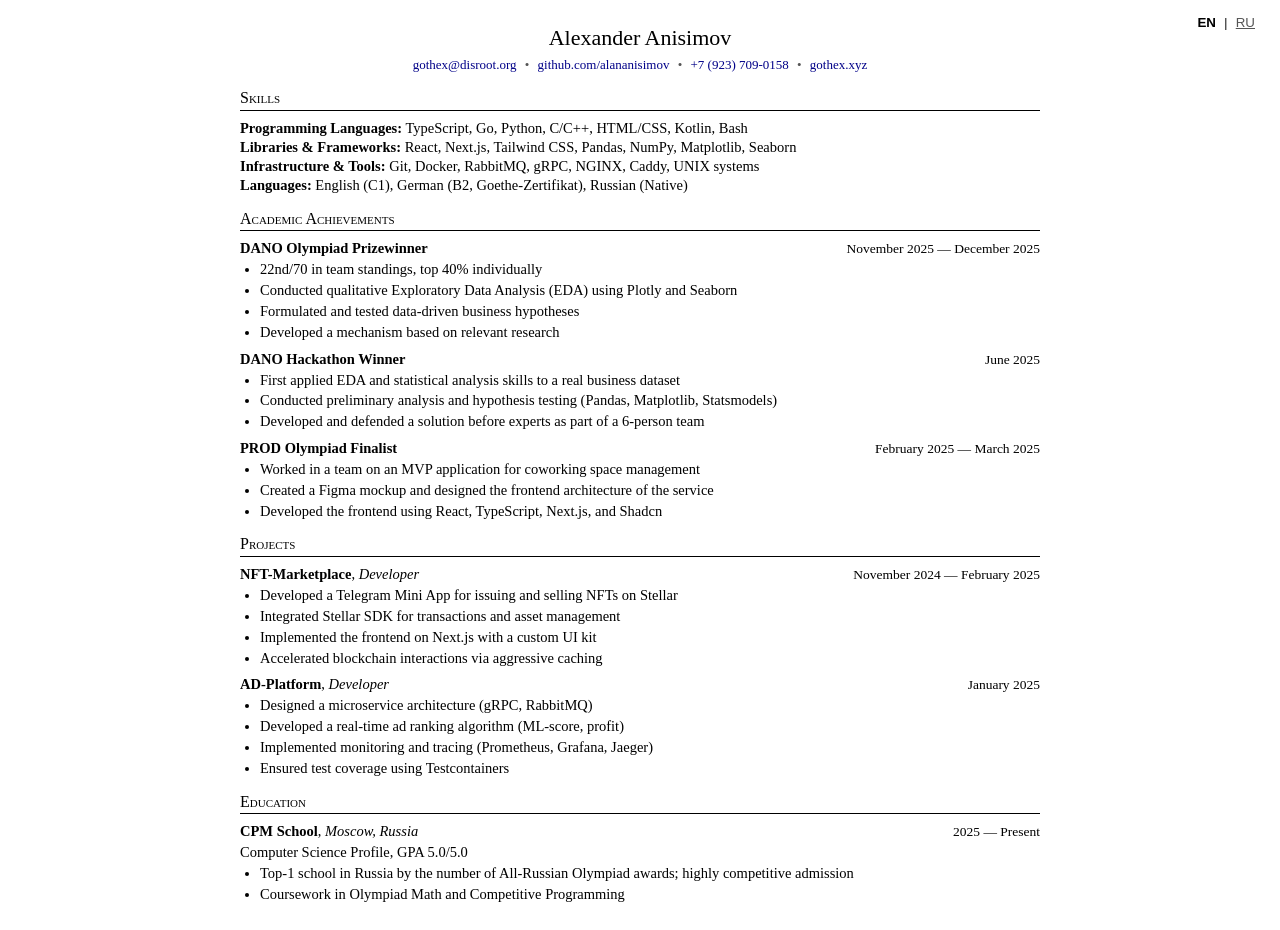
==== index.html @ a977cc7c "added translation variants" ====
<!DOCTYPE html>
<html lang="ru">
<head>
    <meta charset="UTF-8">
    <meta name="viewport" content="width=device-width, initial-scale=1.0">
    <title>Резюме | Александр Анисимов</title>
    <style>
        :root {
            --text-color: #000000;
            --bg-color: #ffffff;
            --link-color: #000088;
        }
        @page {
            size: A4;
            margin: 0;
        }
        body {
            font-family: "Latin Modern Roman", "Computer Modern Roman", "CMU Serif", Garamond, Georgia, "Times New Roman", serif;
            color: var(--text-color);
            background-color: var(--bg-color);
            max-width: 800px;
            margin: 0 auto;
            padding: 1.5rem 2.5rem;
            line-height: 1.3;
            font-size: 14.5px;
            text-rendering: optimizeLegibility;
        }
        .lang-switcher {
            position: absolute;
            top: 15px;
            right: 20px;
            font-family: sans-serif;
            font-size: 12px;
        }
        .lang-switcher button {
            background: none;
            border: none;
            color: #555;
            cursor: pointer;
            text-decoration: underline;
            padding: 0 5px;
        }
        .lang-switcher button.active {
            color: var(--text-color);
            font-weight: bold;
            text-decoration: none;
        }
        h1 {
            text-align: center;
            font-size: 22px;
            font-weight: normal;
            margin: 0 0 4px 0;
        }
        .contact-info {
            text-align: center;
            font-size: 13px;
            margin-bottom: 15px;
        }
        a {
            color: var(--link-color);
            text-decoration: none;
        }
        a:hover {
            text-decoration: underline;
        }
        .separator {
            margin: 0 5px;
            color: #555;
        }
        h2 {
            font-size: 16px;
            font-variant: small-caps;
            font-weight: normal;
            border-bottom: 1px solid var(--text-color);
            margin-top: 14px;
            margin-bottom: 8px;
            padding-bottom: 1px;
        }
        .entry {
            display: flex;
            justify-content: space-between;
            align-items: baseline;
            margin-bottom: 2px;
        }
        .entry-title {
            font-weight: bold;
        }
        .entry-location {
            font-style: italic;
        }
        .entry-date {
            text-align: right;
            white-space: nowrap;
            font-size: 13.5px;
        }
        .entry-description {
            margin-bottom: 10px;
        }
        ul {
            margin-top: 2px;
            margin-bottom: 8px;
            padding-left: 20px;
        }
        li {
            margin-bottom: 2px;
            text-align: justify;
        }
        section:last-of-type .entry-description {
            margin-bottom: 0;
        }
        .lang-content { display: none; }
        .lang-content.active { display: block; }
        @media (max-width: 600px) {
            body { padding: 1rem; padding-top: 2.5rem; }
            .entry { flex-direction: column; }
            .entry-date { text-align: left; font-style: italic; }
            .separator { display: none; }
            .contact-info a { display: block; margin-bottom: 2px; }
            .lang-switcher { top: 10px; right: 10px; }
        }
        @media print {
            .lang-switcher { display: none !important; }
            body { padding: 1.5rem 2.5rem; }
        }
    </style>
</head>
<body>

    <div class="lang-switcher">
        <button id="btn-en" onclick="setLanguage('en')">EN</button> |
        <button id="btn-ru" onclick="setLanguage('ru')">RU</button>
    </div>

    <div id="content-ru" class="lang-content">
        <header>
            <h1>Александр Анисимов</h1>
            <div class="contact-info">
                <a href="mailto:gothex@disroot.org">gothex@disroot.org</a>
                <span class="separator">&bull;</span>
                <a href="https://github.com/alananisimov" target="_blank" rel="noopener">github.com/alananisimov</a>
                <span class="separator">&bull;</span>
                <a href="tel:+79237090158">+7 (923) 709-0158</a>
                <span class="separator">&bull;</span>
                <a href="https://gothex.xyz" target="_blank" rel="noopener">gothex.xyz</a>
            </div>
        </header>

        <section>
            <h2>Навыки</h2>
            <p style="margin-top: 0; margin-bottom: 5px;">
                <strong>Языки программирования:</strong> TypeScript, Go, Python, C/C++, HTML/CSS, Kotlin, Bash<br>
                <strong>Библиотеки и фреймворки:</strong> React, Next.js, Tailwind CSS, Pandas, NumPy, Matplotlib, Seaborn<br>
                <strong>Инфраструктура и инструменты:</strong> Git, Docker, RabbitMQ, gRPC, NGINX, Caddy, UNIX-системы<br>
                <strong>Иностранные языки:</strong> Английский (C1), Немецкий (B2, Goethe-Zertifikat)
            </p>
        </section>

        <section>
            <h2>Академические достижения</h2>
            <div class="entry">
                <span class="entry-title">Призер олимпиады DANO</span>
                <div class="entry-date">Ноябрь 2025 — Декабрь 2025</div>
            </div>
            <ul>
                <li>22/70 место в командном зачёте, топ 40% в индивидуальном</li>
                <li>Провел качественный предварительный анализ (EDA), используя Plotly и Seaborn</li>
                <li>Сформулировал и проверил бизнес-гипотезы на основе данных</li>
                <li>Разработал механизм, опираясь на релевантные исследования</li>
            </ul>

            <div class="entry">
                <span class="entry-title">Победитель хакатона DANO</span>
                <div class="entry-date">Июнь 2025</div>
            </div>
            <ul>
                <li>Впервые применил навыки EDA и статистического анализа в реальном бизнес-датасете</li>
                <li>Провел предварительный анализ и проверку гипотез (Pandas, Matplotlib, Statsmodels)</li>
                <li>В составе команды из 6 человек разработал и защитил решение перед экспертами</li>
            </ul>

            <div class="entry">
                <span class="entry-title">Финалист олимпиады PROD</span>
                <div class="entry-date">Февраль 2025 — Март 2025</div>
            </div>
            <ul>
                <li>Работал в команде над MVP приложения для управления коворкингом</li>
                <li>Создал макет в Figma и спроектировал frontend-архитектуру сервиса</li>
                <li>Разработал фронтенд на основе React, Typescript, Next.js, Shadcn</li>
            </ul>
        </section>

        <section>
            <h2>Проекты</h2>
            <div class="entry">
                <div><span class="entry-title">NFT-Marketplace</span>, <span class="entry-location">Разработчик</span></div>
                <div class="entry-date">Ноябрь 2024 — Февраль 2025</div>
            </div>
            <ul>
                <li>Разработал Mini App в Telegram для выпуска и продажи NFT на Stellar</li>
                <li>Интегрировал SDK Stellar для транзакций и управления ассетами</li>
                <li>Реализовал фронтенд на Next.js с кастомным UI-китом</li>
                <li>Ускорил работу с блокчейном через агрессивное кэширование</li>
            </ul>

            <div class="entry">
                <div><span class="entry-title">AD-Platform</span>, <span class="entry-location">Разработчик</span></div>
                <div class="entry-date">Январь 2025</div>
            </div>
            <ul>
                <li>Спроектировал микросервисную систему (gRPC, RabbitMQ)</li>
                <li>Разработал алгоритм ранжирования рекламы в реальном времени (ML-score, прибыль)</li>
                <li>Внедрил мониторинг и трассировку (Prometheus, Grafana, Jaeger)</li>
                <li>Обеспечил покрытие тестами с использованием Testcontainers</li>
            </ul>
        </section>

        <section>
            <h2>Образование</h2>
            <div class="entry">
                <div><span class="entry-title">Школа ЦПМ</span>, <span class="entry-location">Москва, РФ</span></div>
                <div class="entry-date">2025 — н. в.</div>
            </div>
            <div style="margin-top: 2px;">
                Информатический профиль, Средняя оценка 5.0/5.0
                <ul style="margin-bottom: 0;">
                    <li>Топ-1 школа в РФ по числу наград ВСОШ; высокая конкуренция при поступлении</li>
                    <li>Курсы по олимпиадной математике и спортивному программированию</li>
                </ul>
            </div>
        </section>
    </div>

    <div id="content-en" class="lang-content">
        <header>
            <h1>Alexander Anisimov</h1>
            <div class="contact-info">
                <a href="mailto:gothex@disroot.org">gothex@disroot.org</a>
                <span class="separator">&bull;</span>
                <a href="https://github.com/alananisimov" target="_blank" rel="noopener">github.com/alananisimov</a>
                <span class="separator">&bull;</span>
                <a href="tel:+79237090158">+7 (923) 709-0158</a>
                <span class="separator">&bull;</span>
                <a href="https://gothex.xyz" target="_blank" rel="noopener">gothex.xyz</a>
            </div>
        </header>

        <section>
            <h2>Skills</h2>
            <p style="margin-top: 0; margin-bottom: 5px;">
                <strong>Programming Languages:</strong> TypeScript, Go, Python, C/C++, HTML/CSS, Kotlin, Bash<br>
                <strong>Libraries & Frameworks:</strong> React, Next.js, Tailwind CSS, Pandas, NumPy, Matplotlib, Seaborn<br>
                <strong>Infrastructure & Tools:</strong> Git, Docker, RabbitMQ, gRPC, NGINX, Caddy, UNIX systems<br>
                <strong>Languages:</strong> English (C1), German (B2, Goethe-Zertifikat), Russian (Native)
            </p>
        </section>

        <section>
            <h2>Academic Achievements</h2>
            <div class="entry">
                <span class="entry-title">DANO Olympiad Prizewinner</span>
                <div class="entry-date">November 2025 — December 2025</div>
            </div>
            <ul>
                <li>22nd/70 in team standings, top 40% individually</li>
                <li>Conducted qualitative Exploratory Data Analysis (EDA) using Plotly and Seaborn</li>
                <li>Formulated and tested data-driven business hypotheses</li>
                <li>Developed a mechanism based on relevant research</li>
            </ul>

            <div class="entry">
                <span class="entry-title">DANO Hackathon Winner</span>
                <div class="entry-date">June 2025</div>
            </div>
            <ul>
                <li>First applied EDA and statistical analysis skills to a real business dataset</li>
                <li>Conducted preliminary analysis and hypothesis testing (Pandas, Matplotlib, Statsmodels)</li>
                <li>Developed and defended a solution before experts as part of a 6-person team</li>
            </ul>

            <div class="entry">
                <span class="entry-title">PROD Olympiad Finalist</span>
                <div class="entry-date">February 2025 — March 2025</div>
            </div>
            <ul>
                <li>Worked in a team on an MVP application for coworking space management</li>
                <li>Created a Figma mockup and designed the frontend architecture of the service</li>
                <li>Developed the frontend using React, TypeScript, Next.js, and Shadcn</li>
            </ul>
        </section>

        <section>
            <h2>Projects</h2>
            <div class="entry">
                <div><span class="entry-title">NFT-Marketplace</span>, <span class="entry-location">Developer</span></div>
                <div class="entry-date">November 2024 — February 2025</div>
            </div>
            <ul>
                <li>Developed a Telegram Mini App for issuing and selling NFTs on Stellar</li>
                <li>Integrated Stellar SDK for transactions and asset management</li>
                <li>Implemented the frontend on Next.js with a custom UI kit</li>
                <li>Accelerated blockchain interactions via aggressive caching</li>
            </ul>

            <div class="entry">
                <div><span class="entry-title">AD-Platform</span>, <span class="entry-location">Developer</span></div>
                <div class="entry-date">January 2025</div>
            </div>
            <ul>
                <li>Designed a microservice architecture (gRPC, RabbitMQ)</li>
                <li>Developed a real-time ad ranking algorithm (ML-score, profit)</li>
                <li>Implemented monitoring and tracing (Prometheus, Grafana, Jaeger)</li>
                <li>Ensured test coverage using Testcontainers</li>
            </ul>
        </section>

        <section>
            <h2>Education</h2>
            <div class="entry">
                <div><span class="entry-title">CPM School</span>, <span class="entry-location">Moscow, Russia</span></div>
                <div class="entry-date">2025 — Present</div>
            </div>
            <div style="margin-top: 2px;">
                Computer Science Profile, GPA 5.0/5.0
                <ul style="margin-bottom: 0;">
                    <li>Top-1 school in Russia by the number of All-Russian Olympiad awards; highly competitive admission</li>
                    <li>Coursework in Olympiad Math and Competitive Programming</li>
                </ul>
            </div>
        </section>
    </div>

    <script>
        function setLanguage(lang) {
            document.querySelectorAll('.lang-content').forEach(el => el.classList.remove('active'));
            document.querySelectorAll('.lang-switcher button').forEach(el => el.classList.remove('active'));

            document.getElementById(`content-${lang}`).classList.add('active');
            document.getElementById(`btn-${lang}`).classList.add('active');

            if (lang === 'ru') {
                document.documentElement.lang = 'ru';
                document.title = 'Резюме | Александр Анисимов';
            } else {
                document.documentElement.lang = 'en';
                document.title = 'Resume | Alexander Anisimov';
            }

            localStorage.setItem('preferredLang', lang);
        }

        document.addEventListener('DOMContentLoaded', () => {
            const savedLang = localStorage.getItem('preferredLang');

            if (savedLang) {
                setLanguage(savedLang);
            } else {
                const userLang = navigator.language || navigator.userLanguage;
                if (userLang.toLowerCase().startsWith('ru')) {
                    setLanguage('ru');
                } else {
                    setLanguage('en');
                }
            }
        });
    </script>
</body>
</html>
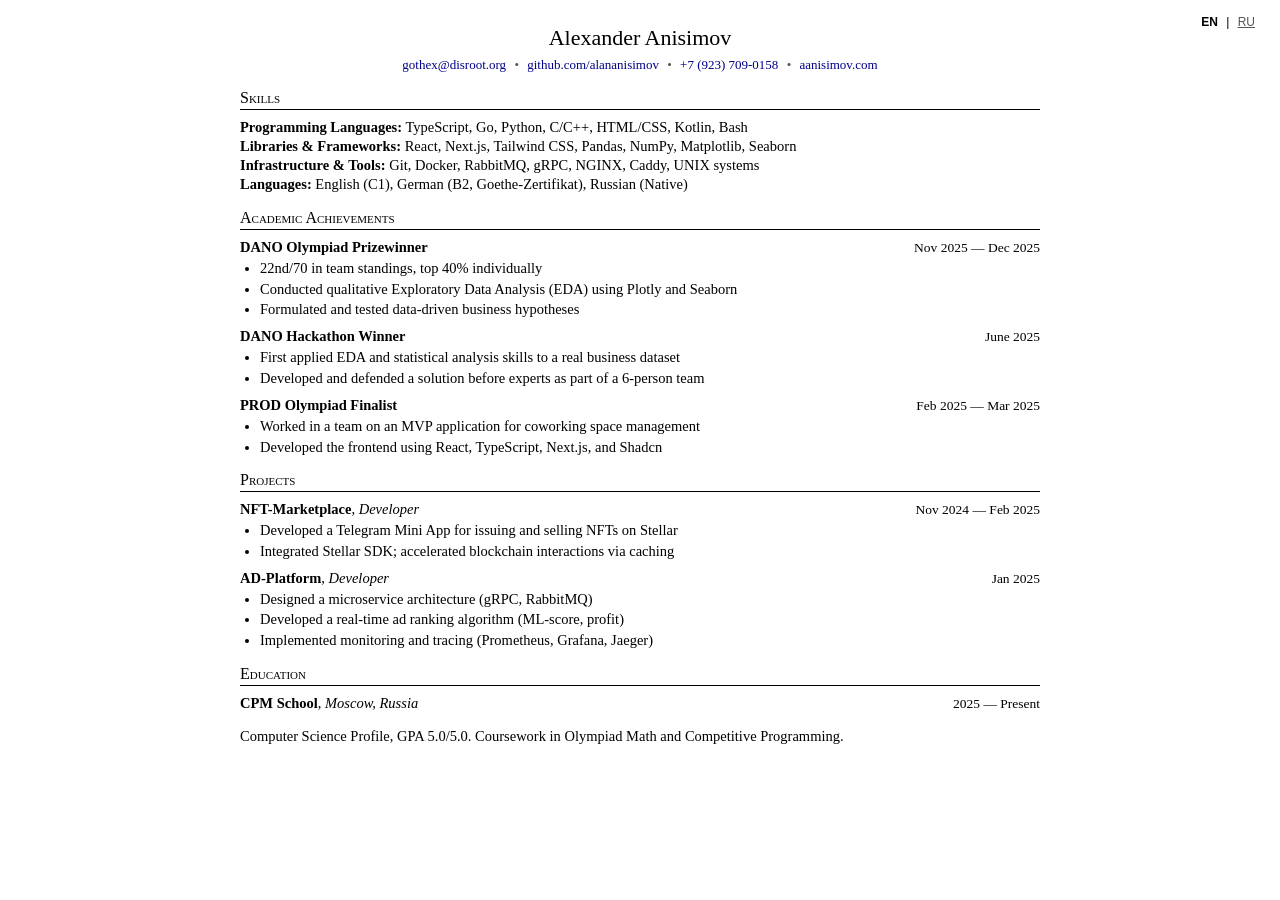
==== commit 8fb2b311: "fixed seo" ====
--- a/index.html
+++ b/index.html
@@ -1,367 +1,101 @@
 <!DOCTYPE html>
-<html lang="ru">
+<html lang="en">
 <head>
     <meta charset="UTF-8">
     <meta name="viewport" content="width=device-width, initial-scale=1.0">
-    <title>Резюме | Александр Анисимов</title>
+    <title>Resume | Alexander Anisimov</title>
+    <link rel="canonical" href="https://aanisimov.com/" />
+    <link rel="alternate" hreflang="ru" href="https://aanisimov.com/ru/" />
+    <link rel="alternate" hreflang="en" href="https://aanisimov.com/" />
     <style>
-        :root {
-            --text-color: #000000;
-            --bg-color: #ffffff;
-            --link-color: #000088;
-        }
-        @page {
-            size: A4;
-            margin: 0;
-        }
-        body {
-            font-family: "Latin Modern Roman", "Computer Modern Roman", "CMU Serif", Garamond, Georgia, "Times New Roman", serif;
-            color: var(--text-color);
-            background-color: var(--bg-color);
-            max-width: 800px;
-            margin: 0 auto;
-            padding: 1.5rem 2.5rem;
-            line-height: 1.3;
-            font-size: 14.5px;
-            text-rendering: optimizeLegibility;
-        }
-        .lang-switcher {
-            position: absolute;
-            top: 15px;
-            right: 20px;
-            font-family: sans-serif;
-            font-size: 12px;
-        }
-        .lang-switcher button {
-            background: none;
-            border: none;
-            color: #555;
-            cursor: pointer;
-            text-decoration: underline;
-            padding: 0 5px;
-        }
-        .lang-switcher button.active {
-            color: var(--text-color);
-            font-weight: bold;
-            text-decoration: none;
-        }
-        h1 {
-            text-align: center;
-            font-size: 22px;
-            font-weight: normal;
-            margin: 0 0 4px 0;
-        }
-        .contact-info {
-            text-align: center;
-            font-size: 13px;
-            margin-bottom: 15px;
-        }
-        a {
-            color: var(--link-color);
-            text-decoration: none;
-        }
-        a:hover {
-            text-decoration: underline;
-        }
-        .separator {
-            margin: 0 5px;
-            color: #555;
-        }
-        h2 {
-            font-size: 16px;
-            font-variant: small-caps;
-            font-weight: normal;
-            border-bottom: 1px solid var(--text-color);
-            margin-top: 14px;
-            margin-bottom: 8px;
-            padding-bottom: 1px;
-        }
-        .entry {
-            display: flex;
-            justify-content: space-between;
-            align-items: baseline;
-            margin-bottom: 2px;
-        }
-        .entry-title {
-            font-weight: bold;
-        }
-        .entry-location {
-            font-style: italic;
-        }
-        .entry-date {
-            text-align: right;
-            white-space: nowrap;
-            font-size: 13.5px;
-        }
-        .entry-description {
-            margin-bottom: 10px;
-        }
-        ul {
-            margin-top: 2px;
-            margin-bottom: 8px;
-            padding-left: 20px;
-        }
-        li {
-            margin-bottom: 2px;
-            text-align: justify;
-        }
-        section:last-of-type .entry-description {
-            margin-bottom: 0;
-        }
-        .lang-content { display: none; }
-        .lang-content.active { display: block; }
+        :root { --text-color: #000000; --bg-color: #ffffff; --link-color: #000088; }
+        body { font-family: "Latin Modern Roman", "CMU Serif", serif; color: var(--text-color); background-color: var(--bg-color); max-width: 800px; margin: 0 auto; padding: 1.5rem 2.5rem; line-height: 1.3; font-size: 14.5px; }
+        .lang-switcher { position: absolute; top: 15px; right: 20px; font-family: sans-serif; font-size: 12px; }
+        .lang-switcher a { color: #555; text-decoration: underline; padding: 0 5px; }
+        .lang-switcher b { color: var(--text-color); padding: 0 5px; }
+        h1 { text-align: center; font-size: 22px; font-weight: normal; margin: 0 0 4px 0; }
+        .contact-info { text-align: center; font-size: 13px; margin-bottom: 15px; }
+        a { color: var(--link-color); text-decoration: none; }
+        a:hover { text-decoration: underline; }
+        .separator { margin: 0 5px; color: #555; }
+        h2 { font-size: 16px; font-variant: small-caps; font-weight: normal; border-bottom: 1px solid var(--text-color); margin-top: 14px; margin-bottom: 8px; }
+        .entry { display: flex; justify-content: space-between; align-items: baseline; }
+        .entry-title { font-weight: bold; }
+        .entry-date { text-align: right; white-space: nowrap; font-size: 13.5px; }
+        ul { margin-top: 2px; margin-bottom: 8px; padding-left: 20px; }
+        li { margin-bottom: 2px; text-align: justify; }
         @media (max-width: 600px) {
             body { padding: 1rem; padding-top: 2.5rem; }
             .entry { flex-direction: column; }
             .entry-date { text-align: left; font-style: italic; }
             .separator { display: none; }
             .contact-info a { display: block; margin-bottom: 2px; }
-            .lang-switcher { top: 10px; right: 10px; }
-        }
-        @media print {
-            .lang-switcher { display: none !important; }
-            body { padding: 1.5rem 2.5rem; }
         }
     </style>
 </head>
 <body>
+    <div class="lang-switcher">
+        <b>EN</b> | <a href="/ru/">RU</a>
+    </div>
+    <header>
+        <h1>Alexander Anisimov</h1>
+        <div class="contact-info">
+            <a href="mailto:gothex@disroot.org">gothex@disroot.org</a> <span class="separator">&bull;</span>
+            <a href="https://github.com/alananisimov" target="_blank">github.com/alananisimov</a> <span class="separator">&bull;</span>
+            <a href="tel:+79237090158">+7 (923) 709-0158</a> <span class="separator">&bull;</span>
+            <a href="https://aanisimov.com">aanisimov.com</a>
+        </div>
+    </header>
 
-    <div class="lang-switcher">
-        <button id="btn-en" onclick="setLanguage('en')">EN</button> |
-        <button id="btn-ru" onclick="setLanguage('ru')">RU</button>
-    </div>
+    <section>
+        <h2>Skills</h2>
+        <p style="margin-top: 0;">
+            <strong>Programming Languages:</strong> TypeScript, Go, Python, C/C++, HTML/CSS, Kotlin, Bash<br>
+            <strong>Libraries & Frameworks:</strong> React, Next.js, Tailwind CSS, Pandas, NumPy, Matplotlib, Seaborn<br>
+            <strong>Infrastructure & Tools:</strong> Git, Docker, RabbitMQ, gRPC, NGINX, Caddy, UNIX systems<br>
+            <strong>Languages:</strong> English (C1), German (B2, Goethe-Zertifikat), Russian (Native)
+        </p>
+    </section>
 
-    <div id="content-ru" class="lang-content">
-        <header>
-            <h1>Александр Анисимов</h1>
-            <div class="contact-info">
-                <a href="mailto:gothex@disroot.org">gothex@disroot.org</a>
-                <span class="separator">&bull;</span>
-                <a href="https://github.com/alananisimov" target="_blank" rel="noopener">github.com/alananisimov</a>
-                <span class="separator">&bull;</span>
-                <a href="tel:+79237090158">+7 (923) 709-0158</a>
-                <span class="separator">&bull;</span>
-                <a href="https://gothex.xyz" target="_blank" rel="noopener">gothex.xyz</a>
-            </div>
-        </header>
+    <section>
+        <h2>Academic Achievements</h2>
+        <div class="entry"><span class="entry-title">DANO Olympiad Prizewinner</span><div class="entry-date">Nov 2025 — Dec 2025</div></div>
+        <ul>
+            <li>22nd/70 in team standings, top 40% individually</li>
+            <li>Conducted qualitative Exploratory Data Analysis (EDA) using Plotly and Seaborn</li>
+            <li>Formulated and tested data-driven business hypotheses</li>
+        </ul>
+        <div class="entry"><span class="entry-title">DANO Hackathon Winner</span><div class="entry-date">June 2025</div></div>
+        <ul>
+            <li>First applied EDA and statistical analysis skills to a real business dataset</li>
+            <li>Developed and defended a solution before experts as part of a 6-person team</li>
+        </ul>
+        <div class="entry"><span class="entry-title">PROD Olympiad Finalist</span><div class="entry-date">Feb 2025 — Mar 2025</div></div>
+        <ul>
+            <li>Worked in a team on an MVP application for coworking space management</li>
+            <li>Developed the frontend using React, TypeScript, Next.js, and Shadcn</li>
+        </ul>
+    </section>
 
-        <section>
-            <h2>Навыки</h2>
-            <p style="margin-top: 0; margin-bottom: 5px;">
-                <strong>Языки программирования:</strong> TypeScript, Go, Python, C/C++, HTML/CSS, Kotlin, Bash<br>
-                <strong>Библиотеки и фреймворки:</strong> React, Next.js, Tailwind CSS, Pandas, NumPy, Matplotlib, Seaborn<br>
-                <strong>Инфраструктура и инструменты:</strong> Git, Docker, RabbitMQ, gRPC, NGINX, Caddy, UNIX-системы<br>
-                <strong>Иностранные языки:</strong> Английский (C1), Немецкий (B2, Goethe-Zertifikat)
-            </p>
-        </section>
+    <section>
+        <h2>Projects</h2>
+        <div class="entry"><div><span class="entry-title">NFT-Marketplace</span>, <i>Developer</i></div><div class="entry-date">Nov 2024 — Feb 2025</div></div>
+        <ul>
+            <li>Developed a Telegram Mini App for issuing and selling NFTs on Stellar</li>
+            <li>Integrated Stellar SDK; accelerated blockchain interactions via caching</li>
+        </ul>
+        <div class="entry"><div><span class="entry-title">AD-Platform</span>, <i>Developer</i></div><div class="entry-date">Jan 2025</div></div>
+        <ul>
+            <li>Designed a microservice architecture (gRPC, RabbitMQ)</li>
+            <li>Developed a real-time ad ranking algorithm (ML-score, profit)</li>
+            <li>Implemented monitoring and tracing (Prometheus, Grafana, Jaeger)</li>
+        </ul>
+    </section>
 
-        <section>
-            <h2>Академические достижения</h2>
-            <div class="entry">
-                <span class="entry-title">Призер олимпиады DANO</span>
-                <div class="entry-date">Ноябрь 2025 — Декабрь 2025</div>
-            </div>
-            <ul>
-                <li>22/70 место в командном зачёте, топ 40% в индивидуальном</li>
-                <li>Провел качественный предварительный анализ (EDA), используя Plotly и Seaborn</li>
-                <li>Сформулировал и проверил бизнес-гипотезы на основе данных</li>
-                <li>Разработал механизм, опираясь на релевантные исследования</li>
-            </ul>
-
-            <div class="entry">
-                <span class="entry-title">Победитель хакатона DANO</span>
-                <div class="entry-date">Июнь 2025</div>
-            </div>
-            <ul>
-                <li>Впервые применил навыки EDA и статистического анализа в реальном бизнес-датасете</li>
-                <li>Провел предварительный анализ и проверку гипотез (Pandas, Matplotlib, Statsmodels)</li>
-                <li>В составе команды из 6 человек разработал и защитил решение перед экспертами</li>
-            </ul>
-
-            <div class="entry">
-                <span class="entry-title">Финалист олимпиады PROD</span>
-                <div class="entry-date">Февраль 2025 — Март 2025</div>
-            </div>
-            <ul>
-                <li>Работал в команде над MVP приложения для управления коворкингом</li>
-                <li>Создал макет в Figma и спроектировал frontend-архитектуру сервиса</li>
-                <li>Разработал фронтенд на основе React, Typescript, Next.js, Shadcn</li>
-            </ul>
-        </section>
-
-        <section>
-            <h2>Проекты</h2>
-            <div class="entry">
-                <div><span class="entry-title">NFT-Marketplace</span>, <span class="entry-location">Разработчик</span></div>
-                <div class="entry-date">Ноябрь 2024 — Февраль 2025</div>
-            </div>
-            <ul>
-                <li>Разработал Mini App в Telegram для выпуска и продажи NFT на Stellar</li>
-                <li>Интегрировал SDK Stellar для транзакций и управления ассетами</li>
-                <li>Реализовал фронтенд на Next.js с кастомным UI-китом</li>
-                <li>Ускорил работу с блокчейном через агрессивное кэширование</li>
-            </ul>
-
-            <div class="entry">
-                <div><span class="entry-title">AD-Platform</span>, <span class="entry-location">Разработчик</span></div>
-                <div class="entry-date">Январь 2025</div>
-            </div>
-            <ul>
-                <li>Спроектировал микросервисную систему (gRPC, RabbitMQ)</li>
-                <li>Разработал алгоритм ранжирования рекламы в реальном времени (ML-score, прибыль)</li>
-                <li>Внедрил мониторинг и трассировку (Prometheus, Grafana, Jaeger)</li>
-                <li>Обеспечил покрытие тестами с использованием Testcontainers</li>
-            </ul>
-        </section>
-
-        <section>
-            <h2>Образование</h2>
-            <div class="entry">
-                <div><span class="entry-title">Школа ЦПМ</span>, <span class="entry-location">Москва, РФ</span></div>
-                <div class="entry-date">2025 — н. в.</div>
-            </div>
-            <div style="margin-top: 2px;">
-                Информатический профиль, Средняя оценка 5.0/5.0
-                <ul style="margin-bottom: 0;">
-                    <li>Топ-1 школа в РФ по числу наград ВСОШ; высокая конкуренция при поступлении</li>
-                    <li>Курсы по олимпиадной математике и спортивному программированию</li>
-                </ul>
-            </div>
-        </section>
-    </div>
-
-    <div id="content-en" class="lang-content">
-        <header>
-            <h1>Alexander Anisimov</h1>
-            <div class="contact-info">
-                <a href="mailto:gothex@disroot.org">gothex@disroot.org</a>
-                <span class="separator">&bull;</span>
-                <a href="https://github.com/alananisimov" target="_blank" rel="noopener">github.com/alananisimov</a>
-                <span class="separator">&bull;</span>
-                <a href="tel:+79237090158">+7 (923) 709-0158</a>
-                <span class="separator">&bull;</span>
-                <a href="https://gothex.xyz" target="_blank" rel="noopener">gothex.xyz</a>
-            </div>
-        </header>
-
-        <section>
-            <h2>Skills</h2>
-            <p style="margin-top: 0; margin-bottom: 5px;">
-                <strong>Programming Languages:</strong> TypeScript, Go, Python, C/C++, HTML/CSS, Kotlin, Bash<br>
-                <strong>Libraries & Frameworks:</strong> React, Next.js, Tailwind CSS, Pandas, NumPy, Matplotlib, Seaborn<br>
-                <strong>Infrastructure & Tools:</strong> Git, Docker, RabbitMQ, gRPC, NGINX, Caddy, UNIX systems<br>
-                <strong>Languages:</strong> English (C1), German (B2, Goethe-Zertifikat), Russian (Native)
-            </p>
-        </section>
-
-        <section>
-            <h2>Academic Achievements</h2>
-            <div class="entry">
-                <span class="entry-title">DANO Olympiad Prizewinner</span>
-                <div class="entry-date">November 2025 — December 2025</div>
-            </div>
-            <ul>
-                <li>22nd/70 in team standings, top 40% individually</li>
-                <li>Conducted qualitative Exploratory Data Analysis (EDA) using Plotly and Seaborn</li>
-                <li>Formulated and tested data-driven business hypotheses</li>
-                <li>Developed a mechanism based on relevant research</li>
-            </ul>
-
-            <div class="entry">
-                <span class="entry-title">DANO Hackathon Winner</span>
-                <div class="entry-date">June 2025</div>
-            </div>
-            <ul>
-                <li>First applied EDA and statistical analysis skills to a real business dataset</li>
-                <li>Conducted preliminary analysis and hypothesis testing (Pandas, Matplotlib, Statsmodels)</li>
-                <li>Developed and defended a solution before experts as part of a 6-person team</li>
-            </ul>
-
-            <div class="entry">
-                <span class="entry-title">PROD Olympiad Finalist</span>
-                <div class="entry-date">February 2025 — March 2025</div>
-            </div>
-            <ul>
-                <li>Worked in a team on an MVP application for coworking space management</li>
-                <li>Created a Figma mockup and designed the frontend architecture of the service</li>
-                <li>Developed the frontend using React, TypeScript, Next.js, and Shadcn</li>
-            </ul>
-        </section>
-
-        <section>
-            <h2>Projects</h2>
-            <div class="entry">
-                <div><span class="entry-title">NFT-Marketplace</span>, <span class="entry-location">Developer</span></div>
-                <div class="entry-date">November 2024 — February 2025</div>
-            </div>
-            <ul>
-                <li>Developed a Telegram Mini App for issuing and selling NFTs on Stellar</li>
-                <li>Integrated Stellar SDK for transactions and asset management</li>
-                <li>Implemented the frontend on Next.js with a custom UI kit</li>
-                <li>Accelerated blockchain interactions via aggressive caching</li>
-            </ul>
-
-            <div class="entry">
-                <div><span class="entry-title">AD-Platform</span>, <span class="entry-location">Developer</span></div>
-                <div class="entry-date">January 2025</div>
-            </div>
-            <ul>
-                <li>Designed a microservice architecture (gRPC, RabbitMQ)</li>
-                <li>Developed a real-time ad ranking algorithm (ML-score, profit)</li>
-                <li>Implemented monitoring and tracing (Prometheus, Grafana, Jaeger)</li>
-                <li>Ensured test coverage using Testcontainers</li>
-            </ul>
-        </section>
-
-        <section>
-            <h2>Education</h2>
-            <div class="entry">
-                <div><span class="entry-title">CPM School</span>, <span class="entry-location">Moscow, Russia</span></div>
-                <div class="entry-date">2025 — Present</div>
-            </div>
-            <div style="margin-top: 2px;">
-                Computer Science Profile, GPA 5.0/5.0
-                <ul style="margin-bottom: 0;">
-                    <li>Top-1 school in Russia by the number of All-Russian Olympiad awards; highly competitive admission</li>
-                    <li>Coursework in Olympiad Math and Competitive Programming</li>
-                </ul>
-            </div>
-        </section>
-    </div>
-
-    <script>
-        function setLanguage(lang) {
-            document.querySelectorAll('.lang-content').forEach(el => el.classList.remove('active'));
-            document.querySelectorAll('.lang-switcher button').forEach(el => el.classList.remove('active'));
-
-            document.getElementById(`content-${lang}`).classList.add('active');
-            document.getElementById(`btn-${lang}`).classList.add('active');
-
-            if (lang === 'ru') {
-                document.documentElement.lang = 'ru';
-                document.title = 'Резюме | Александр Анисимов';
-            } else {
-                document.documentElement.lang = 'en';
-                document.title = 'Resume | Alexander Anisimov';
-            }
-
-            localStorage.setItem('preferredLang', lang);
-        }
-
-        document.addEventListener('DOMContentLoaded', () => {
-            const savedLang = localStorage.getItem('preferredLang');
-
-            if (savedLang) {
-                setLanguage(savedLang);
-            } else {
-                const userLang = navigator.language || navigator.userLanguage;
-                if (userLang.toLowerCase().startsWith('ru')) {
-                    setLanguage('ru');
-                } else {
-                    setLanguage('en');
-                }
-            }
-        });
-    </script>
+    <section>
+        <h2>Education</h2>
+        <div class="entry"><div><span class="entry-title">CPM School</span>, <i>Moscow, Russia</i></div><div class="entry-date">2025 — Present</div></div>
+        <p>Computer Science Profile, GPA 5.0/5.0. Coursework in Olympiad Math and Competitive Programming.</p>
+    </section>
 </body>
 </html>
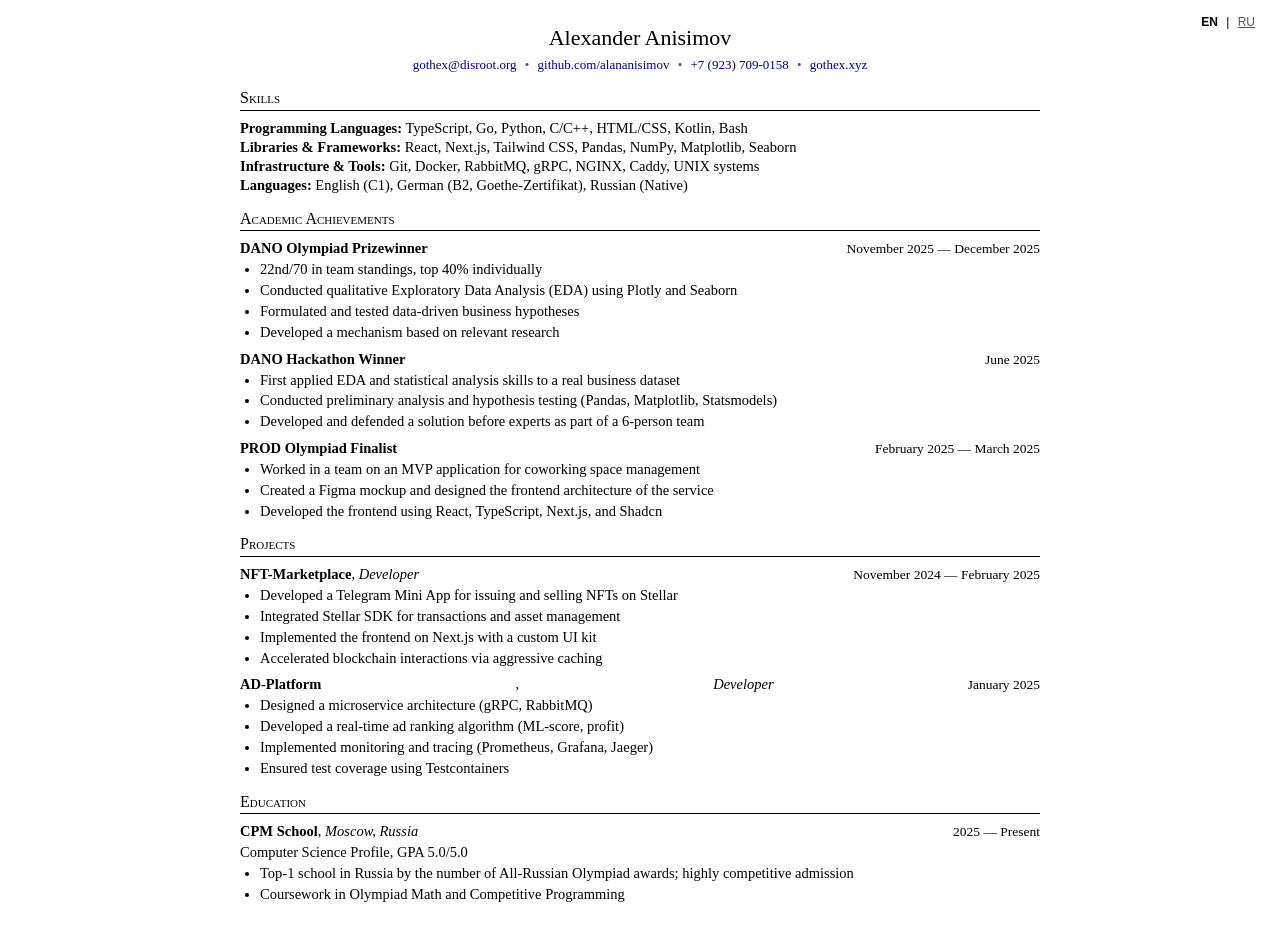
==== commit 7ec65510: "fixed styles" ====
--- a/index.html
+++ b/index.html
@@ -4,52 +4,151 @@
     <meta charset="UTF-8">
     <meta name="viewport" content="width=device-width, initial-scale=1.0">
     <title>Resume | Alexander Anisimov</title>
-    <link rel="canonical" href="https://aanisimov.com/" />
-    <link rel="alternate" hreflang="ru" href="https://aanisimov.com/ru/" />
-    <link rel="alternate" hreflang="en" href="https://aanisimov.com/" />
+    <meta name="description" content="Alexander Anisimov — Developer. Skills: TypeScript, Go, Python, C/C++.">
+
+    <link rel="canonical" href="https://gothex.xyz/" />
+    <link rel="alternate" hreflang="en" href="https://gothex.xyz/" />
+    <link rel="alternate" hreflang="ru" href="https://gothex.xyz/ru/" />
+
     <style>
-        :root { --text-color: #000000; --bg-color: #ffffff; --link-color: #000088; }
-        body { font-family: "Latin Modern Roman", "CMU Serif", serif; color: var(--text-color); background-color: var(--bg-color); max-width: 800px; margin: 0 auto; padding: 1.5rem 2.5rem; line-height: 1.3; font-size: 14.5px; }
-        .lang-switcher { position: absolute; top: 15px; right: 20px; font-family: sans-serif; font-size: 12px; }
-        .lang-switcher a { color: #555; text-decoration: underline; padding: 0 5px; }
-        .lang-switcher b { color: var(--text-color); padding: 0 5px; }
-        h1 { text-align: center; font-size: 22px; font-weight: normal; margin: 0 0 4px 0; }
-        .contact-info { text-align: center; font-size: 13px; margin-bottom: 15px; }
-        a { color: var(--link-color); text-decoration: none; }
-        a:hover { text-decoration: underline; }
-        .separator { margin: 0 5px; color: #555; }
-        h2 { font-size: 16px; font-variant: small-caps; font-weight: normal; border-bottom: 1px solid var(--text-color); margin-top: 14px; margin-bottom: 8px; }
-        .entry { display: flex; justify-content: space-between; align-items: baseline; }
-        .entry-title { font-weight: bold; }
-        .entry-date { text-align: right; white-space: nowrap; font-size: 13.5px; }
-        ul { margin-top: 2px; margin-bottom: 8px; padding-left: 20px; }
-        li { margin-bottom: 2px; text-align: justify; }
+        :root {
+            --text-color: #000000;
+            --bg-color: #ffffff;
+            --link-color: #000088;
+        }
+        @page {
+            size: A4;
+            margin: 0;
+        }
+        body {
+            font-family: "Latin Modern Roman", "Computer Modern Roman", "CMU Serif", Garamond, Georgia, "Times New Roman", serif;
+            color: var(--text-color);
+            background-color: var(--bg-color);
+            max-width: 800px;
+            margin: 0 auto;
+            padding: 1.5rem 2.5rem;
+            line-height: 1.3;
+            font-size: 14.5px;
+            text-rendering: optimizeLegibility;
+        }
+        .lang-switcher {
+            position: absolute;
+            top: 15px;
+            right: 20px;
+            font-family: sans-serif;
+            font-size: 12px;
+        }
+        /* Стилизация ссылок под ваши оригинальные кнопки */
+        .lang-switcher a, .lang-switcher span {
+            background: none;
+            border: none;
+            color: #555;
+            text-decoration: underline;
+            padding: 0 5px;
+            cursor: pointer;
+        }
+        .lang-switcher span.active {
+            color: var(--text-color);
+            font-weight: bold;
+            text-decoration: none;
+        }
+        h1 {
+            text-align: center;
+            font-size: 22px;
+            font-weight: normal;
+            margin: 0 0 4px 0;
+        }
+        .contact-info {
+            text-align: center;
+            font-size: 13px;
+            margin-bottom: 15px;
+        }
+        a {
+            color: var(--link-color);
+            text-decoration: none;
+        }
+        a:hover {
+            text-decoration: underline;
+        }
+        .separator {
+            margin: 0 5px;
+            color: #555;
+        }
+        h2 {
+            font-size: 16px;
+            font-variant: small-caps;
+            font-weight: normal;
+            border-bottom: 1px solid var(--text-color);
+            margin-top: 14px;
+            margin-bottom: 8px;
+            padding-bottom: 1px;
+        }
+        .entry {
+            display: flex;
+            justify-content: space-between;
+            align-items: baseline;
+            margin-bottom: 2px;
+        }
+        .entry-title {
+            font-weight: bold;
+        }
+        .entry-location {
+            font-style: italic;
+        }
+        .entry-date {
+            text-align: right;
+            white-space: nowrap;
+            font-size: 13.5px;
+        }
+        .entry-description {
+            margin-bottom: 10px;
+        }
+        ul {
+            margin-top: 2px;
+            margin-bottom: 8px;
+            padding-left: 20px;
+        }
+        li {
+            margin-bottom: 2px;
+            text-align: justify;
+        }
         @media (max-width: 600px) {
             body { padding: 1rem; padding-top: 2.5rem; }
             .entry { flex-direction: column; }
             .entry-date { text-align: left; font-style: italic; }
             .separator { display: none; }
             .contact-info a { display: block; margin-bottom: 2px; }
+            .lang-switcher { top: 10px; right: 10px; }
+        }
+        @media print {
+            .lang-switcher { display: none !important; }
+            body { padding: 1.5rem 2.5rem; }
         }
     </style>
 </head>
 <body>
+
     <div class="lang-switcher">
-        <b>EN</b> | <a href="/ru/">RU</a>
+        <span class="active">EN</span> |
+        <a href="/ru/">RU</a>
     </div>
+
     <header>
         <h1>Alexander Anisimov</h1>
         <div class="contact-info">
-            <a href="mailto:gothex@disroot.org">gothex@disroot.org</a> <span class="separator">&bull;</span>
-            <a href="https://github.com/alananisimov" target="_blank">github.com/alananisimov</a> <span class="separator">&bull;</span>
-            <a href="tel:+79237090158">+7 (923) 709-0158</a> <span class="separator">&bull;</span>
-            <a href="https://aanisimov.com">aanisimov.com</a>
+            <a href="mailto:gothex@disroot.org">gothex@disroot.org</a>
+            <span class="separator">&bull;</span>
+            <a href="https://github.com/alananisimov" target="_blank" rel="noopener">github.com/alananisimov</a>
+            <span class="separator">&bull;</span>
+            <a href="tel:+79237090158">+7 (923) 709-0158</a>
+            <span class="separator">&bull;</span>
+            <a href="https://gothex.xyz" target="_blank" rel="noopener">gothex.xyz</a>
         </div>
     </header>
 
     <section>
         <h2>Skills</h2>
-        <p style="margin-top: 0;">
+        <p style="margin-top: 0; margin-bottom: 5px;">
             <strong>Programming Languages:</strong> TypeScript, Go, Python, C/C++, HTML/CSS, Kotlin, Bash<br>
             <strong>Libraries & Frameworks:</strong> React, Next.js, Tailwind CSS, Pandas, NumPy, Matplotlib, Seaborn<br>
             <strong>Infrastructure & Tools:</strong> Git, Docker, RabbitMQ, gRPC, NGINX, Caddy, UNIX systems<br>
@@ -59,43 +158,76 @@
 
     <section>
         <h2>Academic Achievements</h2>
-        <div class="entry"><span class="entry-title">DANO Olympiad Prizewinner</span><div class="entry-date">Nov 2025 — Dec 2025</div></div>
+        <div class="entry">
+            <span class="entry-title">DANO Olympiad Prizewinner</span>
+            <div class="entry-date">November 2025 — December 2025</div>
+        </div>
         <ul>
             <li>22nd/70 in team standings, top 40% individually</li>
             <li>Conducted qualitative Exploratory Data Analysis (EDA) using Plotly and Seaborn</li>
             <li>Formulated and tested data-driven business hypotheses</li>
-        </ul>
-        <div class="entry"><span class="entry-title">DANO Hackathon Winner</span><div class="entry-date">June 2025</div></div>
+            <li>Developed a mechanism based on relevant research</li>
+        </ul>
+
+        <div class="entry">
+            <span class="entry-title">DANO Hackathon Winner</span>
+            <div class="entry-date">June 2025</div>
+        </div>
         <ul>
             <li>First applied EDA and statistical analysis skills to a real business dataset</li>
+            <li>Conducted preliminary analysis and hypothesis testing (Pandas, Matplotlib, Statsmodels)</li>
             <li>Developed and defended a solution before experts as part of a 6-person team</li>
         </ul>
-        <div class="entry"><span class="entry-title">PROD Olympiad Finalist</span><div class="entry-date">Feb 2025 — Mar 2025</div></div>
+
+        <div class="entry">
+            <span class="entry-title">PROD Olympiad Finalist</span>
+            <div class="entry-date">February 2025 — March 2025</div>
+        </div>
         <ul>
             <li>Worked in a team on an MVP application for coworking space management</li>
+            <li>Created a Figma mockup and designed the frontend architecture of the service</li>
             <li>Developed the frontend using React, TypeScript, Next.js, and Shadcn</li>
         </ul>
     </section>
 
     <section>
         <h2>Projects</h2>
-        <div class="entry"><div><span class="entry-title">NFT-Marketplace</span>, <i>Developer</i></div><div class="entry-date">Nov 2024 — Feb 2025</div></div>
+        <div class="entry">
+            <div><span class="entry-title">NFT-Marketplace</span>, <span class="entry-location">Developer</span></div>
+            <div class="entry-date">November 2024 — February 2025</div>
+        </div>
         <ul>
             <li>Developed a Telegram Mini App for issuing and selling NFTs on Stellar</li>
-            <li>Integrated Stellar SDK; accelerated blockchain interactions via caching</li>
-        </ul>
-        <div class="entry"><div><span class="entry-title">AD-Platform</span>, <i>Developer</i></div><div class="entry-date">Jan 2025</div></div>
+            <li>Integrated Stellar SDK for transactions and asset management</li>
+            <li>Implemented the frontend on Next.js with a custom UI kit</li>
+            <li>Accelerated blockchain interactions via aggressive caching</li>
+        </ul>
+
+        <div class="entry">
+            <span class="entry-title">AD-Platform</span>, <span class="entry-location">Developer</span>
+            <div class="entry-date">January 2025</div>
+        </div>
         <ul>
             <li>Designed a microservice architecture (gRPC, RabbitMQ)</li>
             <li>Developed a real-time ad ranking algorithm (ML-score, profit)</li>
             <li>Implemented monitoring and tracing (Prometheus, Grafana, Jaeger)</li>
+            <li>Ensured test coverage using Testcontainers</li>
         </ul>
     </section>
 
     <section>
         <h2>Education</h2>
-        <div class="entry"><div><span class="entry-title">CPM School</span>, <i>Moscow, Russia</i></div><div class="entry-date">2025 — Present</div></div>
-        <p>Computer Science Profile, GPA 5.0/5.0. Coursework in Olympiad Math and Competitive Programming.</p>
+        <div class="entry">
+            <div><span class="entry-title">CPM School</span>, <span class="entry-location">Moscow, Russia</span></div>
+            <div class="entry-date">2025 — Present</div>
+        </div>
+        <div style="margin-top: 2px;">
+            Computer Science Profile, GPA 5.0/5.0
+            <ul style="margin-bottom: 0;">
+                <li>Top-1 school in Russia by the number of All-Russian Olympiad awards; highly competitive admission</li>
+                <li>Coursework in Olympiad Math and Competitive Programming</li>
+            </ul>
+        </div>
     </section>
 </body>
 </html>
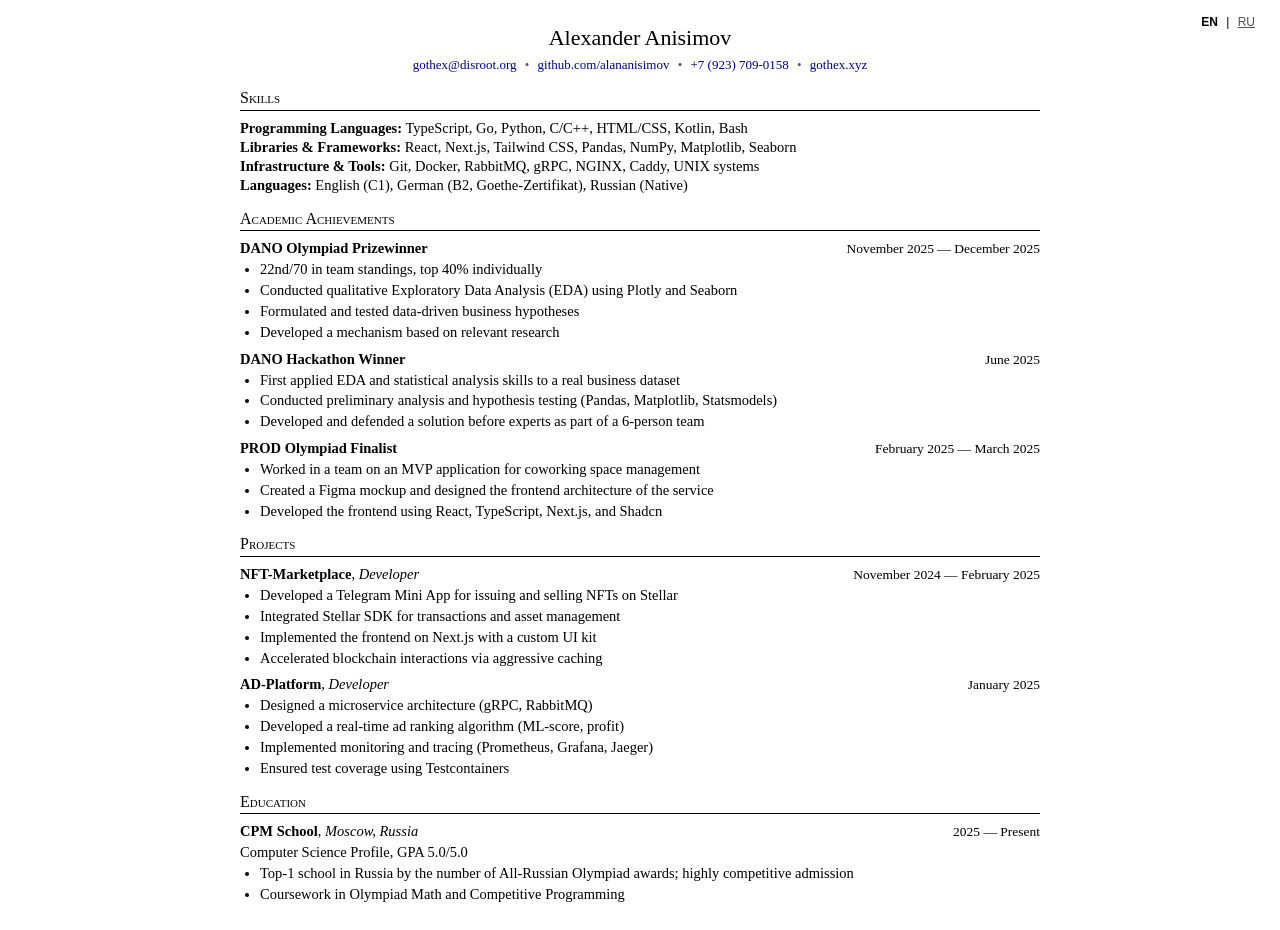
==== commit dec245ff: "fixed layout" ====
--- a/index.html
+++ b/index.html
@@ -204,7 +204,7 @@
         </ul>
 
         <div class="entry">
-            <span class="entry-title">AD-Platform</span>, <span class="entry-location">Developer</span>
+            <div><span class="entry-title">AD-Platform</span>, <span class="entry-location">Developer</span></div>
             <div class="entry-date">January 2025</div>
         </div>
         <ul>
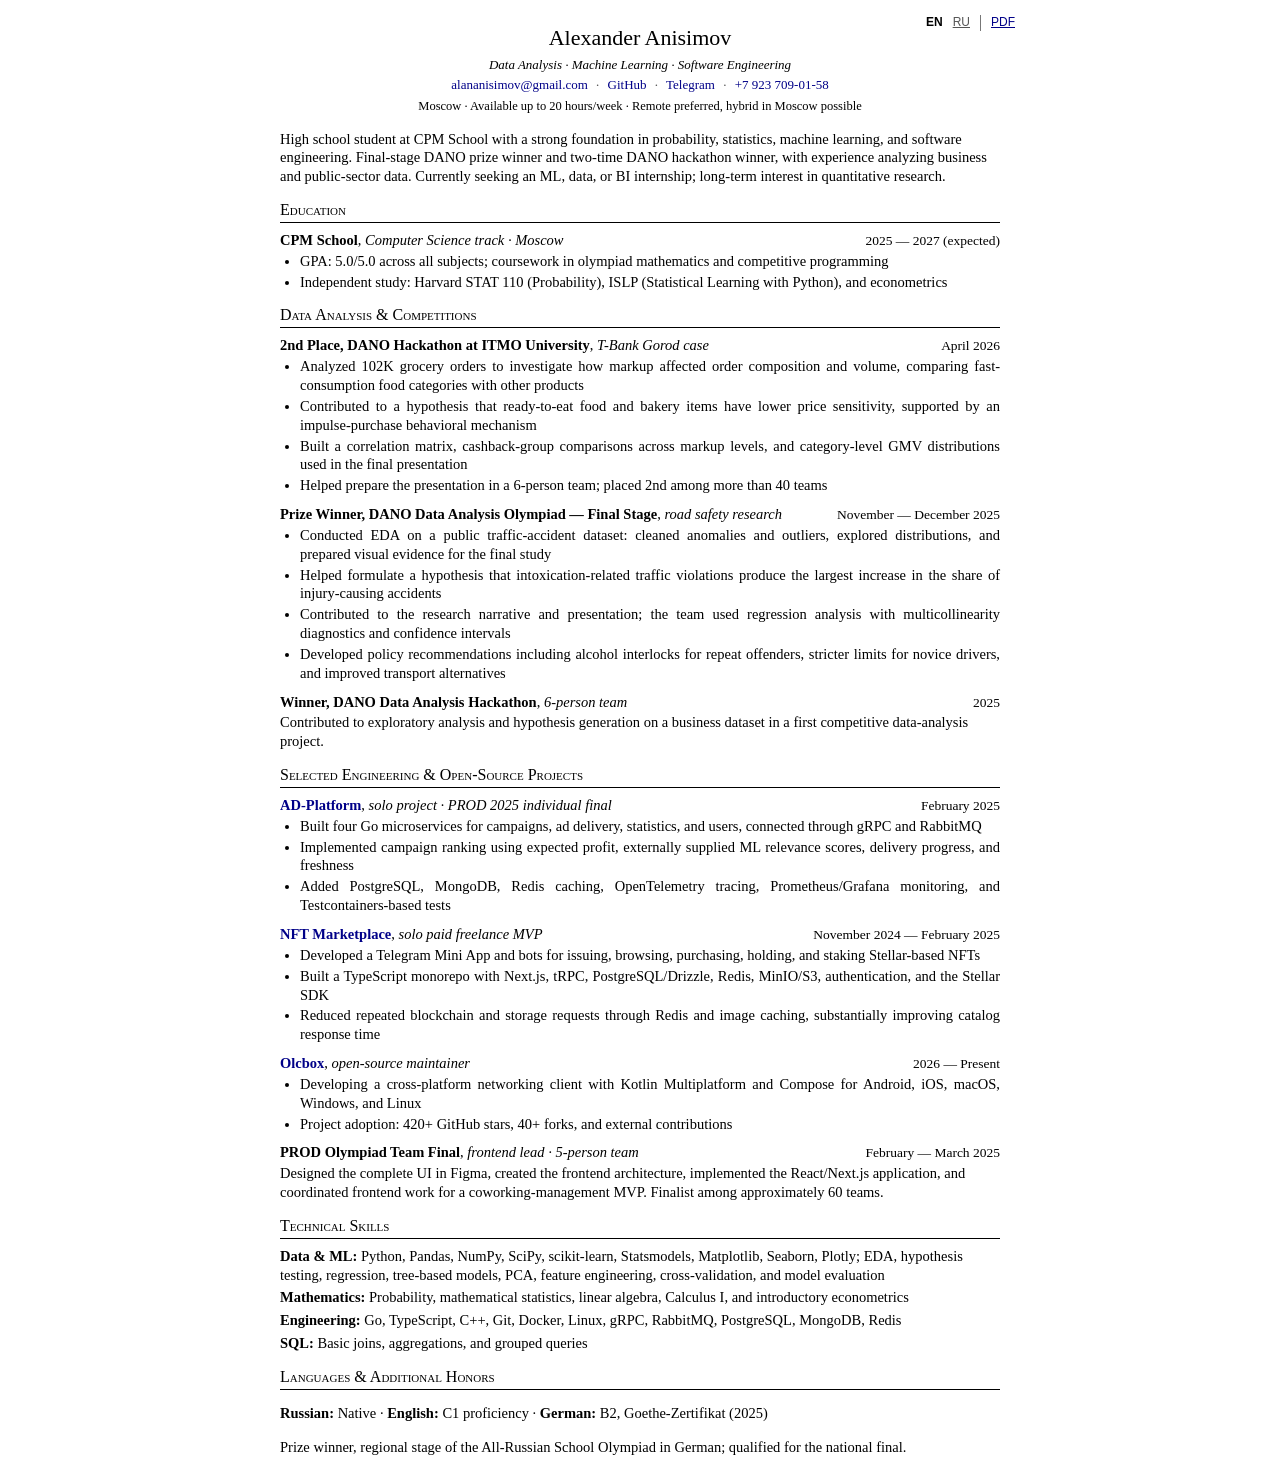
==== commit b1fb1183: "updatee" ====
--- a/index.html
+++ b/index.html
@@ -3,231 +3,156 @@
 <head>
     <meta charset="UTF-8">
     <meta name="viewport" content="width=device-width, initial-scale=1.0">
-    <title>Resume | Alexander Anisimov</title>
-    <meta name="description" content="Alexander Anisimov — Developer. Skills: TypeScript, Go, Python, C/C++.">
+    <title>Alexander Anisimov | CV</title>
+    <meta name="description" content="Alexander Anisimov — high school student focused on data analysis, machine learning, statistics, and software engineering.">
 
-    <link rel="canonical" href="https://gothex.xyz/" />
-    <link rel="alternate" hreflang="en" href="https://gothex.xyz/" />
-    <link rel="alternate" hreflang="ru" href="https://gothex.xyz/ru/" />
-
-    <style>
-        :root {
-            --text-color: #000000;
-            --bg-color: #ffffff;
-            --link-color: #000088;
-        }
-        @page {
-            size: A4;
-            margin: 0;
-        }
-        body {
-            font-family: "Latin Modern Roman", "Computer Modern Roman", "CMU Serif", Garamond, Georgia, "Times New Roman", serif;
-            color: var(--text-color);
-            background-color: var(--bg-color);
-            max-width: 800px;
-            margin: 0 auto;
-            padding: 1.5rem 2.5rem;
-            line-height: 1.3;
-            font-size: 14.5px;
-            text-rendering: optimizeLegibility;
-        }
-        .lang-switcher {
-            position: absolute;
-            top: 15px;
-            right: 20px;
-            font-family: sans-serif;
-            font-size: 12px;
-        }
-        /* Стилизация ссылок под ваши оригинальные кнопки */
-        .lang-switcher a, .lang-switcher span {
-            background: none;
-            border: none;
-            color: #555;
-            text-decoration: underline;
-            padding: 0 5px;
-            cursor: pointer;
-        }
-        .lang-switcher span.active {
-            color: var(--text-color);
-            font-weight: bold;
-            text-decoration: none;
-        }
-        h1 {
-            text-align: center;
-            font-size: 22px;
-            font-weight: normal;
-            margin: 0 0 4px 0;
-        }
-        .contact-info {
-            text-align: center;
-            font-size: 13px;
-            margin-bottom: 15px;
-        }
-        a {
-            color: var(--link-color);
-            text-decoration: none;
-        }
-        a:hover {
-            text-decoration: underline;
-        }
-        .separator {
-            margin: 0 5px;
-            color: #555;
-        }
-        h2 {
-            font-size: 16px;
-            font-variant: small-caps;
-            font-weight: normal;
-            border-bottom: 1px solid var(--text-color);
-            margin-top: 14px;
-            margin-bottom: 8px;
-            padding-bottom: 1px;
-        }
-        .entry {
-            display: flex;
-            justify-content: space-between;
-            align-items: baseline;
-            margin-bottom: 2px;
-        }
-        .entry-title {
-            font-weight: bold;
-        }
-        .entry-location {
-            font-style: italic;
-        }
-        .entry-date {
-            text-align: right;
-            white-space: nowrap;
-            font-size: 13.5px;
-        }
-        .entry-description {
-            margin-bottom: 10px;
-        }
-        ul {
-            margin-top: 2px;
-            margin-bottom: 8px;
-            padding-left: 20px;
-        }
-        li {
-            margin-bottom: 2px;
-            text-align: justify;
-        }
-        @media (max-width: 600px) {
-            body { padding: 1rem; padding-top: 2.5rem; }
-            .entry { flex-direction: column; }
-            .entry-date { text-align: left; font-style: italic; }
-            .separator { display: none; }
-            .contact-info a { display: block; margin-bottom: 2px; }
-            .lang-switcher { top: 10px; right: 10px; }
-        }
-        @media print {
-            .lang-switcher { display: none !important; }
-            body { padding: 1.5rem 2.5rem; }
-        }
-    </style>
+    <link rel="canonical" href="https://aanisimov.com/">
+    <link rel="alternate" hreflang="en" href="https://aanisimov.com/">
+    <link rel="alternate" hreflang="ru" href="https://aanisimov.com/ru/">
+    <link rel="alternate" hreflang="x-default" href="https://aanisimov.com/">
+    <link rel="stylesheet" href="/styles.css">
 </head>
 <body>
+    <nav class="page-actions" aria-label="CV actions">
+        <span class="active" aria-current="page">EN</span>
+        <a href="/ru/" lang="ru">RU</a>
+        <a class="download-link" href="/output/pdf/alexander-anisimov-cv-en.pdf" download>PDF</a>
+    </nav>
 
-    <div class="lang-switcher">
-        <span class="active">EN</span> |
-        <a href="/ru/">RU</a>
-    </div>
-
-    <header>
+    <header class="cv-header">
         <h1>Alexander Anisimov</h1>
+        <p class="headline">Data Analysis · Machine Learning · Software Engineering</p>
         <div class="contact-info">
-            <a href="mailto:gothex@disroot.org">gothex@disroot.org</a>
-            <span class="separator">&bull;</span>
-            <a href="https://github.com/alananisimov" target="_blank" rel="noopener">github.com/alananisimov</a>
-            <span class="separator">&bull;</span>
-            <a href="tel:+79237090158">+7 (923) 709-0158</a>
-            <span class="separator">&bull;</span>
-            <a href="https://gothex.xyz" target="_blank" rel="noopener">gothex.xyz</a>
+            <a href="mailto:alananisimov@gmail.com">alananisimov@gmail.com</a>
+            <span class="separator" aria-hidden="true">·</span>
+            <a href="https://github.com/alananisimov" target="_blank" rel="noopener">GitHub</a>
+            <span class="separator" aria-hidden="true">·</span>
+            <a href="https://t.me/hollz69" target="_blank" rel="noopener">Telegram</a>
+            <span class="separator" aria-hidden="true">·</span>
+            <a href="tel:+79237090158">+7 923 709-01-58</a>
         </div>
+        <p class="availability">Moscow · Available up to 20 hours/week · Remote preferred, hybrid in Moscow possible</p>
     </header>
 
-    <section>
-        <h2>Skills</h2>
-        <p style="margin-top: 0; margin-bottom: 5px;">
-            <strong>Programming Languages:</strong> TypeScript, Go, Python, C/C++, HTML/CSS, Kotlin, Bash<br>
-            <strong>Libraries & Frameworks:</strong> React, Next.js, Tailwind CSS, Pandas, NumPy, Matplotlib, Seaborn<br>
-            <strong>Infrastructure & Tools:</strong> Git, Docker, RabbitMQ, gRPC, NGINX, Caddy, UNIX systems<br>
-            <strong>Languages:</strong> English (C1), German (B2, Goethe-Zertifikat), Russian (Native)
-        </p>
-    </section>
+    <main>
+        <section class="profile" aria-label="Profile">
+            <p>High school student at CPM School with a strong foundation in probability, statistics, machine learning, and software engineering. Final-stage DANO prize winner and two-time DANO hackathon winner, with experience analyzing business and public-sector data. Currently seeking an ML, data, or BI internship; long-term interest in quantitative research.</p>
+        </section>
 
-    <section>
-        <h2>Academic Achievements</h2>
-        <div class="entry">
-            <span class="entry-title">DANO Olympiad Prizewinner</span>
-            <div class="entry-date">November 2025 — December 2025</div>
-        </div>
-        <ul>
-            <li>22nd/70 in team standings, top 40% individually</li>
-            <li>Conducted qualitative Exploratory Data Analysis (EDA) using Plotly and Seaborn</li>
-            <li>Formulated and tested data-driven business hypotheses</li>
-            <li>Developed a mechanism based on relevant research</li>
-        </ul>
+        <section>
+            <h2>Education</h2>
+            <article class="entry-block">
+                <div class="entry">
+                    <div><span class="entry-title">CPM School</span>, <span class="entry-location">Computer Science track · Moscow</span></div>
+                    <div class="entry-date">2025 — 2027 (expected)</div>
+                </div>
+                <ul>
+                    <li>GPA: 5.0/5.0 across all subjects; coursework in olympiad mathematics and competitive programming</li>
+                    <li>Independent study: Harvard STAT 110 (Probability), ISLP (Statistical Learning with Python), and econometrics</li>
+                </ul>
+            </article>
+        </section>
 
-        <div class="entry">
-            <span class="entry-title">DANO Hackathon Winner</span>
-            <div class="entry-date">June 2025</div>
-        </div>
-        <ul>
-            <li>First applied EDA and statistical analysis skills to a real business dataset</li>
-            <li>Conducted preliminary analysis and hypothesis testing (Pandas, Matplotlib, Statsmodels)</li>
-            <li>Developed and defended a solution before experts as part of a 6-person team</li>
-        </ul>
+        <section>
+            <h2>Data Analysis & Competitions</h2>
 
-        <div class="entry">
-            <span class="entry-title">PROD Olympiad Finalist</span>
-            <div class="entry-date">February 2025 — March 2025</div>
-        </div>
-        <ul>
-            <li>Worked in a team on an MVP application for coworking space management</li>
-            <li>Created a Figma mockup and designed the frontend architecture of the service</li>
-            <li>Developed the frontend using React, TypeScript, Next.js, and Shadcn</li>
-        </ul>
-    </section>
+            <article class="entry-block">
+                <div class="entry">
+                    <div><span class="entry-title">2nd Place, DANO Hackathon at ITMO University</span>, <span class="entry-location">T-Bank Gorod case</span></div>
+                    <div class="entry-date">April 2026</div>
+                </div>
+                <ul>
+                    <li>Analyzed 102K grocery orders to investigate how markup affected order composition and volume, comparing fast-consumption food categories with other products</li>
+                    <li>Contributed to a hypothesis that ready-to-eat food and bakery items have lower price sensitivity, supported by an impulse-purchase behavioral mechanism</li>
+                    <li>Built a correlation matrix, cashback-group comparisons across markup levels, and category-level GMV distributions used in the final presentation</li>
+                    <li>Helped prepare the presentation in a 6-person team; placed 2nd among more than 40 teams</li>
+                </ul>
+            </article>
 
-    <section>
-        <h2>Projects</h2>
-        <div class="entry">
-            <div><span class="entry-title">NFT-Marketplace</span>, <span class="entry-location">Developer</span></div>
-            <div class="entry-date">November 2024 — February 2025</div>
-        </div>
-        <ul>
-            <li>Developed a Telegram Mini App for issuing and selling NFTs on Stellar</li>
-            <li>Integrated Stellar SDK for transactions and asset management</li>
-            <li>Implemented the frontend on Next.js with a custom UI kit</li>
-            <li>Accelerated blockchain interactions via aggressive caching</li>
-        </ul>
+            <article class="entry-block">
+                <div class="entry">
+                    <div><span class="entry-title">Prize Winner, DANO Data Analysis Olympiad — Final Stage</span>, <span class="entry-location">road safety research</span></div>
+                    <div class="entry-date">November — December 2025</div>
+                </div>
+                <ul>
+                    <li>Conducted EDA on a public traffic-accident dataset: cleaned anomalies and outliers, explored distributions, and prepared visual evidence for the final study</li>
+                    <li>Helped formulate a hypothesis that intoxication-related traffic violations produce the largest increase in the share of injury-causing accidents</li>
+                    <li>Contributed to the research narrative and presentation; the team used regression analysis with multicollinearity diagnostics and confidence intervals</li>
+                    <li>Developed policy recommendations including alcohol interlocks for repeat offenders, stricter limits for novice drivers, and improved transport alternatives</li>
+                </ul>
+            </article>
 
-        <div class="entry">
-            <div><span class="entry-title">AD-Platform</span>, <span class="entry-location">Developer</span></div>
-            <div class="entry-date">January 2025</div>
-        </div>
-        <ul>
-            <li>Designed a microservice architecture (gRPC, RabbitMQ)</li>
-            <li>Developed a real-time ad ranking algorithm (ML-score, profit)</li>
-            <li>Implemented monitoring and tracing (Prometheus, Grafana, Jaeger)</li>
-            <li>Ensured test coverage using Testcontainers</li>
-        </ul>
-    </section>
+            <article class="entry-block compact-entry">
+                <div class="entry">
+                    <div><span class="entry-title">Winner, DANO Data Analysis Hackathon</span>, <span class="entry-location">6-person team</span></div>
+                    <div class="entry-date">2025</div>
+                </div>
+                <p class="entry-summary">Contributed to exploratory analysis and hypothesis generation on a business dataset in a first competitive data-analysis project.</p>
+            </article>
+        </section>
 
-    <section>
-        <h2>Education</h2>
-        <div class="entry">
-            <div><span class="entry-title">CPM School</span>, <span class="entry-location">Moscow, Russia</span></div>
-            <div class="entry-date">2025 — Present</div>
-        </div>
-        <div style="margin-top: 2px;">
-            Computer Science Profile, GPA 5.0/5.0
-            <ul style="margin-bottom: 0;">
-                <li>Top-1 school in Russia by the number of All-Russian Olympiad awards; highly competitive admission</li>
-                <li>Coursework in Olympiad Math and Competitive Programming</li>
-            </ul>
-        </div>
-    </section>
+        <section>
+            <h2>Selected Engineering & Open-Source Projects</h2>
+
+            <article class="entry-block">
+                <div class="entry">
+                    <div><a class="entry-title" href="https://github.com/alananisimov/ad-platform" target="_blank" rel="noopener">AD-Platform</a>, <span class="entry-location">solo project · PROD 2025 individual final</span></div>
+                    <div class="entry-date">February 2025</div>
+                </div>
+                <ul>
+                    <li>Built four Go microservices for campaigns, ad delivery, statistics, and users, connected through gRPC and RabbitMQ</li>
+                    <li>Implemented campaign ranking using expected profit, externally supplied ML relevance scores, delivery progress, and freshness</li>
+                    <li>Added PostgreSQL, MongoDB, Redis caching, OpenTelemetry tracing, Prometheus/Grafana monitoring, and Testcontainers-based tests</li>
+                </ul>
+            </article>
+
+            <article class="entry-block">
+                <div class="entry">
+                    <div><a class="entry-title" href="https://github.com/alananisimov/nft-marketplace" target="_blank" rel="noopener">NFT Marketplace</a>, <span class="entry-location">solo paid freelance MVP</span></div>
+                    <div class="entry-date">November 2024 — February 2025</div>
+                </div>
+                <ul>
+                    <li>Developed a Telegram Mini App and bots for issuing, browsing, purchasing, holding, and staking Stellar-based NFTs</li>
+                    <li>Built a TypeScript monorepo with Next.js, tRPC, PostgreSQL/Drizzle, Redis, MinIO/S3, authentication, and the Stellar SDK</li>
+                    <li>Reduced repeated blockchain and storage requests through Redis and image caching, substantially improving catalog response time</li>
+                </ul>
+            </article>
+
+            <article class="entry-block">
+                <div class="entry">
+                    <div><a class="entry-title" href="https://github.com/alananisimov/olcbox" target="_blank" rel="noopener">Olcbox</a>, <span class="entry-location">open-source maintainer</span></div>
+                    <div class="entry-date">2026 — Present</div>
+                </div>
+                <ul>
+                    <li>Developing a cross-platform networking client with Kotlin Multiplatform and Compose for Android, iOS, macOS, Windows, and Linux</li>
+                    <li>Project adoption: 420+ GitHub stars, 40+ forks, and external contributions</li>
+                </ul>
+            </article>
+
+            <article class="entry-block compact-entry">
+                <div class="entry">
+                    <div><span class="entry-title">PROD Olympiad Team Final</span>, <span class="entry-location">frontend lead · 5-person team</span></div>
+                    <div class="entry-date">February — March 2025</div>
+                </div>
+                <p class="entry-summary">Designed the complete UI in Figma, created the frontend architecture, implemented the React/Next.js application, and coordinated frontend work for a coworking-management MVP. Finalist among approximately 60 teams.</p>
+            </article>
+        </section>
+
+        <section>
+            <h2>Technical Skills</h2>
+            <div class="skills-grid">
+                <p><strong>Data & ML:</strong> Python, Pandas, NumPy, SciPy, scikit-learn, Statsmodels, Matplotlib, Seaborn, Plotly; EDA, hypothesis testing, regression, tree-based models, PCA, feature engineering, cross-validation, and model evaluation</p>
+                <p><strong>Mathematics:</strong> Probability, mathematical statistics, linear algebra, Calculus I, and introductory econometrics</p>
+                <p><strong>Engineering:</strong> Go, TypeScript, C++, Git, Docker, Linux, gRPC, RabbitMQ, PostgreSQL, MongoDB, Redis</p>
+                <p><strong>SQL:</strong> Basic joins, aggregations, and grouped queries</p>
+            </div>
+        </section>
+
+        <section>
+            <h2>Languages & Additional Honors</h2>
+            <p><strong>Russian:</strong> Native · <strong>English:</strong> C1 proficiency · <strong>German:</strong> B2, Goethe-Zertifikat (2025)</p>
+            <p class="entry-summary">Prize winner, regional stage of the All-Russian School Olympiad in German; qualified for the national final.</p>
+        </section>
+    </main>
 </body>
 </html>
--- a/styles.css
+++ b/styles.css
@@ -0,0 +1,225 @@
+:root {
+    --text-color: #000000;
+    --bg-color: #ffffff;
+    --link-color: #000088;
+}
+
+* {
+    box-sizing: border-box;
+}
+
+@page {
+    size: A4;
+    margin: 0;
+}
+
+html {
+    background: var(--bg-color);
+}
+
+body {
+    position: relative;
+    max-width: 800px;
+    margin: 0 auto;
+    padding: 1.5rem 2.5rem;
+    color: var(--text-color);
+    background: var(--bg-color);
+    font-family: "Latin Modern Roman", "Computer Modern Roman", "CMU Serif", Garamond, Georgia, "Times New Roman", serif;
+    font-size: 14.5px;
+    line-height: 1.3;
+    text-rendering: optimizeLegibility;
+}
+
+a {
+    color: var(--link-color);
+    text-decoration: none;
+}
+
+a:hover,
+a:focus-visible {
+    text-decoration: underline;
+}
+
+.page-actions {
+    position: absolute;
+    top: 15px;
+    right: 20px;
+    display: flex;
+    align-items: center;
+    gap: 0;
+    font-family: sans-serif;
+    font-size: 12px;
+}
+
+.page-actions a,
+.page-actions span {
+    margin: 0;
+    padding: 0 5px;
+    border: 0;
+    color: #555;
+    background: none;
+    text-decoration: underline;
+}
+
+.page-actions .active {
+    color: var(--text-color);
+    font-weight: bold;
+    text-decoration: none;
+}
+
+.page-actions .download-link {
+    margin-left: 5px;
+    padding-left: 10px;
+    border-left: 1px solid #777;
+    color: var(--link-color);
+}
+
+.cv-header {
+    text-align: center;
+}
+
+h1 {
+    margin: 0 0 4px;
+    font-size: 22px;
+    font-weight: normal;
+}
+
+.headline {
+    margin: 0 0 4px;
+    font-size: 13px;
+    font-style: italic;
+}
+
+.contact-info {
+    text-align: center;
+    font-size: 13px;
+}
+
+.separator {
+    margin: 0 5px;
+    color: #555;
+}
+
+.availability {
+    margin: 4px 0 15px;
+    font-size: 12.5px;
+}
+
+.profile {
+    margin: 0;
+}
+
+.profile p {
+    margin: 0 0 5px;
+}
+
+section {
+    margin-top: 14px;
+}
+
+h2 {
+    margin: 14px 0 8px;
+    padding-bottom: 1px;
+    border-bottom: 1px solid var(--text-color);
+    font-size: 16px;
+    font-variant: small-caps;
+    font-weight: normal;
+}
+
+.entry-block {
+    margin-bottom: 10px;
+}
+
+.entry-block:last-child {
+    margin-bottom: 0;
+}
+
+.entry {
+    display: flex;
+    justify-content: space-between;
+    align-items: baseline;
+    margin-bottom: 2px;
+}
+
+.entry-title {
+    color: inherit;
+    font-weight: bold;
+}
+
+a.entry-title {
+    color: var(--link-color);
+}
+
+.entry-location {
+    font-style: italic;
+}
+
+.entry-date {
+    flex: 0 0 auto;
+    text-align: right;
+    white-space: nowrap;
+    font-size: 13.5px;
+}
+
+ul {
+    margin: 2px 0 8px;
+    padding-left: 20px;
+}
+
+li {
+    margin-bottom: 2px;
+    text-align: justify;
+}
+
+.entry-summary {
+    margin: 2px 0 8px;
+}
+
+.skills-grid p {
+    margin: 0 0 4px;
+}
+
+.skills-grid p:last-child,
+section > p:last-child {
+    margin-bottom: 0;
+}
+
+@media (max-width: 600px) {
+    body {
+        padding: 1rem;
+        padding-top: 2.5rem;
+    }
+
+    .page-actions {
+        top: 10px;
+        right: 10px;
+    }
+
+    .entry {
+        flex-direction: column;
+    }
+
+    .entry-date {
+        text-align: left;
+        font-style: italic;
+    }
+
+    .separator {
+        display: none;
+    }
+
+    .contact-info a {
+        display: block;
+        margin-bottom: 2px;
+    }
+}
+
+@media print {
+    .page-actions {
+        display: none !important;
+    }
+
+    body {
+        padding: 1.5rem 2.5rem;
+    }
+}
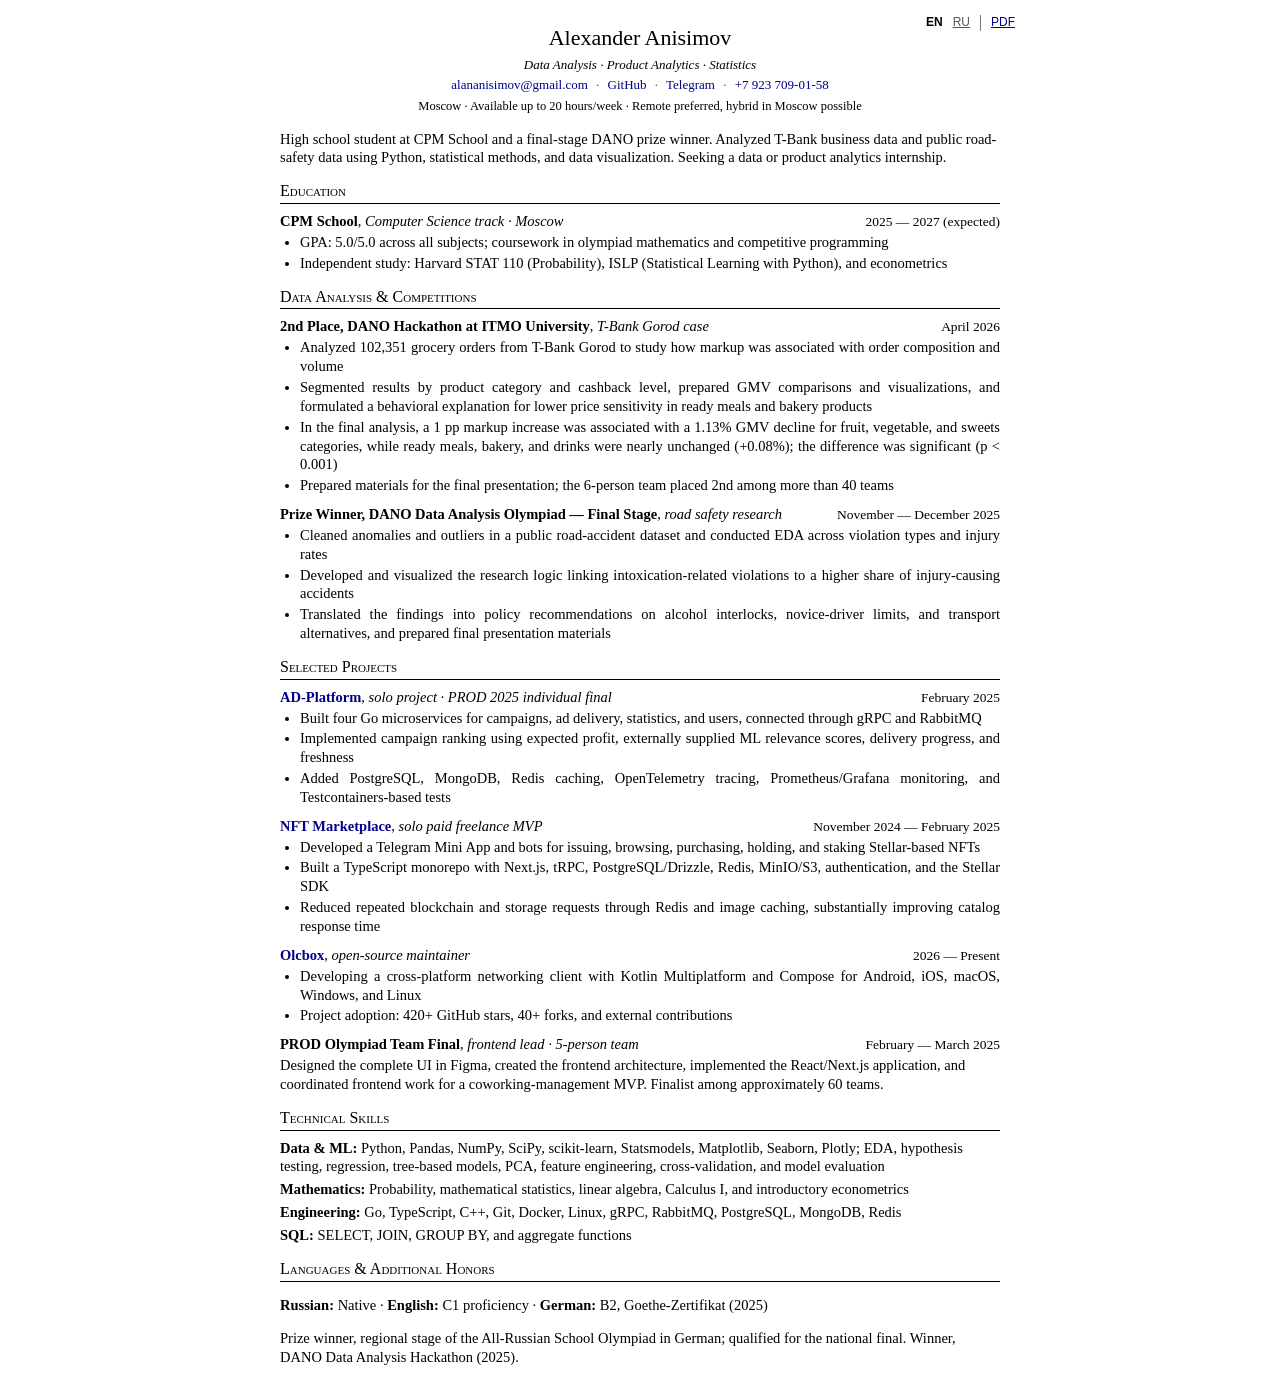
==== commit 76b1aba2: "stylistic changes" ====
--- a/index.html
+++ b/index.html
@@ -4,7 +4,7 @@
     <meta charset="UTF-8">
     <meta name="viewport" content="width=device-width, initial-scale=1.0">
     <title>Alexander Anisimov | CV</title>
-    <meta name="description" content="Alexander Anisimov — high school student focused on data analysis, machine learning, statistics, and software engineering.">
+    <meta name="description" content="Alexander Anisimov — final-stage DANO prize winner seeking a data or product analytics internship. Experience with Python, statistics, and business data.">
 
     <link rel="canonical" href="https://aanisimov.com/">
     <link rel="alternate" hreflang="en" href="https://aanisimov.com/">
@@ -21,7 +21,7 @@
 
     <header class="cv-header">
         <h1>Alexander Anisimov</h1>
-        <p class="headline">Data Analysis · Machine Learning · Software Engineering</p>
+        <p class="headline">Data Analysis · Product Analytics · Statistics</p>
         <div class="contact-info">
             <a href="mailto:alananisimov@gmail.com">alananisimov@gmail.com</a>
             <span class="separator" aria-hidden="true">·</span>
@@ -36,7 +36,7 @@
 
     <main>
         <section class="profile" aria-label="Profile">
-            <p>High school student at CPM School with a strong foundation in probability, statistics, machine learning, and software engineering. Final-stage DANO prize winner and two-time DANO hackathon winner, with experience analyzing business and public-sector data. Currently seeking an ML, data, or BI internship; long-term interest in quantitative research.</p>
+            <p>High school student at CPM School and a final-stage DANO prize winner. Analyzed T-Bank business data and public road-safety data using Python, statistical methods, and data visualization. Seeking a data or product analytics internship.</p>
         </section>
 
         <section>
@@ -62,10 +62,10 @@
                     <div class="entry-date">April 2026</div>
                 </div>
                 <ul>
-                    <li>Analyzed 102K grocery orders to investigate how markup affected order composition and volume, comparing fast-consumption food categories with other products</li>
-                    <li>Contributed to a hypothesis that ready-to-eat food and bakery items have lower price sensitivity, supported by an impulse-purchase behavioral mechanism</li>
-                    <li>Built a correlation matrix, cashback-group comparisons across markup levels, and category-level GMV distributions used in the final presentation</li>
-                    <li>Helped prepare the presentation in a 6-person team; placed 2nd among more than 40 teams</li>
+                    <li>Analyzed 102,351 grocery orders from T-Bank Gorod to study how markup was associated with order composition and volume</li>
+                    <li>Segmented results by product category and cashback level, prepared GMV comparisons and visualizations, and formulated a behavioral explanation for lower price sensitivity in ready meals and bakery products</li>
+                    <li>In the final analysis, a 1 pp markup increase was associated with a 1.13% GMV decline for fruit, vegetable, and sweets categories, while ready meals, bakery, and drinks were nearly unchanged (+0.08%); the difference was significant (p &lt; 0.001)</li>
+                    <li>Prepared materials for the final presentation; the 6-person team placed 2nd among more than 40 teams</li>
                 </ul>
             </article>
 
@@ -75,24 +75,16 @@
                     <div class="entry-date">November — December 2025</div>
                 </div>
                 <ul>
-                    <li>Conducted EDA on a public traffic-accident dataset: cleaned anomalies and outliers, explored distributions, and prepared visual evidence for the final study</li>
-                    <li>Helped formulate a hypothesis that intoxication-related traffic violations produce the largest increase in the share of injury-causing accidents</li>
-                    <li>Contributed to the research narrative and presentation; the team used regression analysis with multicollinearity diagnostics and confidence intervals</li>
-                    <li>Developed policy recommendations including alcohol interlocks for repeat offenders, stricter limits for novice drivers, and improved transport alternatives</li>
+                    <li>Cleaned anomalies and outliers in a public road-accident dataset and conducted EDA across violation types and injury rates</li>
+                    <li>Developed and visualized the research logic linking intoxication-related violations to a higher share of injury-causing accidents</li>
+                    <li>Translated the findings into policy recommendations on alcohol interlocks, novice-driver limits, and transport alternatives, and prepared final presentation materials</li>
                 </ul>
             </article>
 
-            <article class="entry-block compact-entry">
-                <div class="entry">
-                    <div><span class="entry-title">Winner, DANO Data Analysis Hackathon</span>, <span class="entry-location">6-person team</span></div>
-                    <div class="entry-date">2025</div>
-                </div>
-                <p class="entry-summary">Contributed to exploratory analysis and hypothesis generation on a business dataset in a first competitive data-analysis project.</p>
-            </article>
         </section>
 
         <section>
-            <h2>Selected Engineering & Open-Source Projects</h2>
+            <h2>Selected Projects</h2>
 
             <article class="entry-block">
                 <div class="entry">
@@ -144,14 +136,14 @@
                 <p><strong>Data & ML:</strong> Python, Pandas, NumPy, SciPy, scikit-learn, Statsmodels, Matplotlib, Seaborn, Plotly; EDA, hypothesis testing, regression, tree-based models, PCA, feature engineering, cross-validation, and model evaluation</p>
                 <p><strong>Mathematics:</strong> Probability, mathematical statistics, linear algebra, Calculus I, and introductory econometrics</p>
                 <p><strong>Engineering:</strong> Go, TypeScript, C++, Git, Docker, Linux, gRPC, RabbitMQ, PostgreSQL, MongoDB, Redis</p>
-                <p><strong>SQL:</strong> Basic joins, aggregations, and grouped queries</p>
+                <p><strong>SQL:</strong> SELECT, JOIN, GROUP BY, and aggregate functions</p>
             </div>
         </section>
 
         <section>
             <h2>Languages & Additional Honors</h2>
             <p><strong>Russian:</strong> Native · <strong>English:</strong> C1 proficiency · <strong>German:</strong> B2, Goethe-Zertifikat (2025)</p>
-            <p class="entry-summary">Prize winner, regional stage of the All-Russian School Olympiad in German; qualified for the national final.</p>
+            <p class="entry-summary">Prize winner, regional stage of the All-Russian School Olympiad in German; qualified for the national final. Winner, DANO Data Analysis Hackathon (2025).</p>
         </section>
     </main>
 </body>
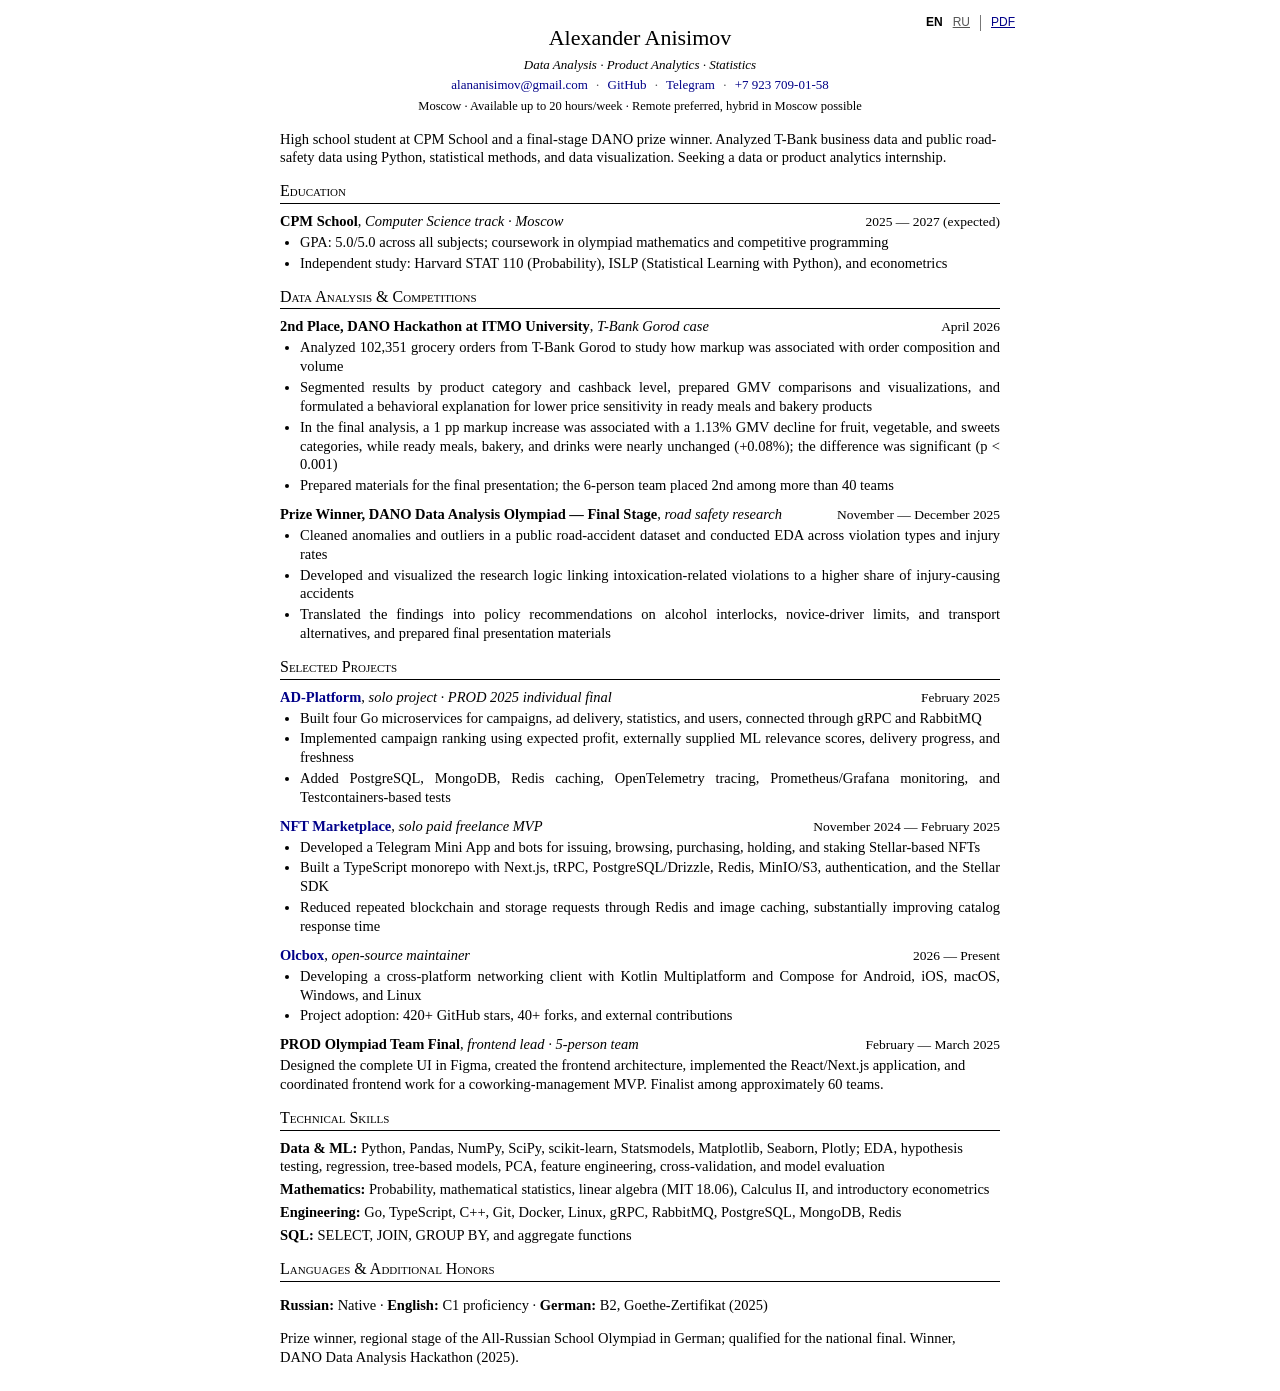
==== commit d4129ec2: "add linear algebra and calculus coursework" ====
--- a/index.html
+++ b/index.html
@@ -134,7 +134,7 @@
             <h2>Technical Skills</h2>
             <div class="skills-grid">
                 <p><strong>Data & ML:</strong> Python, Pandas, NumPy, SciPy, scikit-learn, Statsmodels, Matplotlib, Seaborn, Plotly; EDA, hypothesis testing, regression, tree-based models, PCA, feature engineering, cross-validation, and model evaluation</p>
-                <p><strong>Mathematics:</strong> Probability, mathematical statistics, linear algebra, Calculus I, and introductory econometrics</p>
+                <p><strong>Mathematics:</strong> Probability, mathematical statistics, linear algebra (MIT 18.06), Calculus II, and introductory econometrics</p>
                 <p><strong>Engineering:</strong> Go, TypeScript, C++, Git, Docker, Linux, gRPC, RabbitMQ, PostgreSQL, MongoDB, Redis</p>
                 <p><strong>SQL:</strong> SELECT, JOIN, GROUP BY, and aggregate functions</p>
             </div>
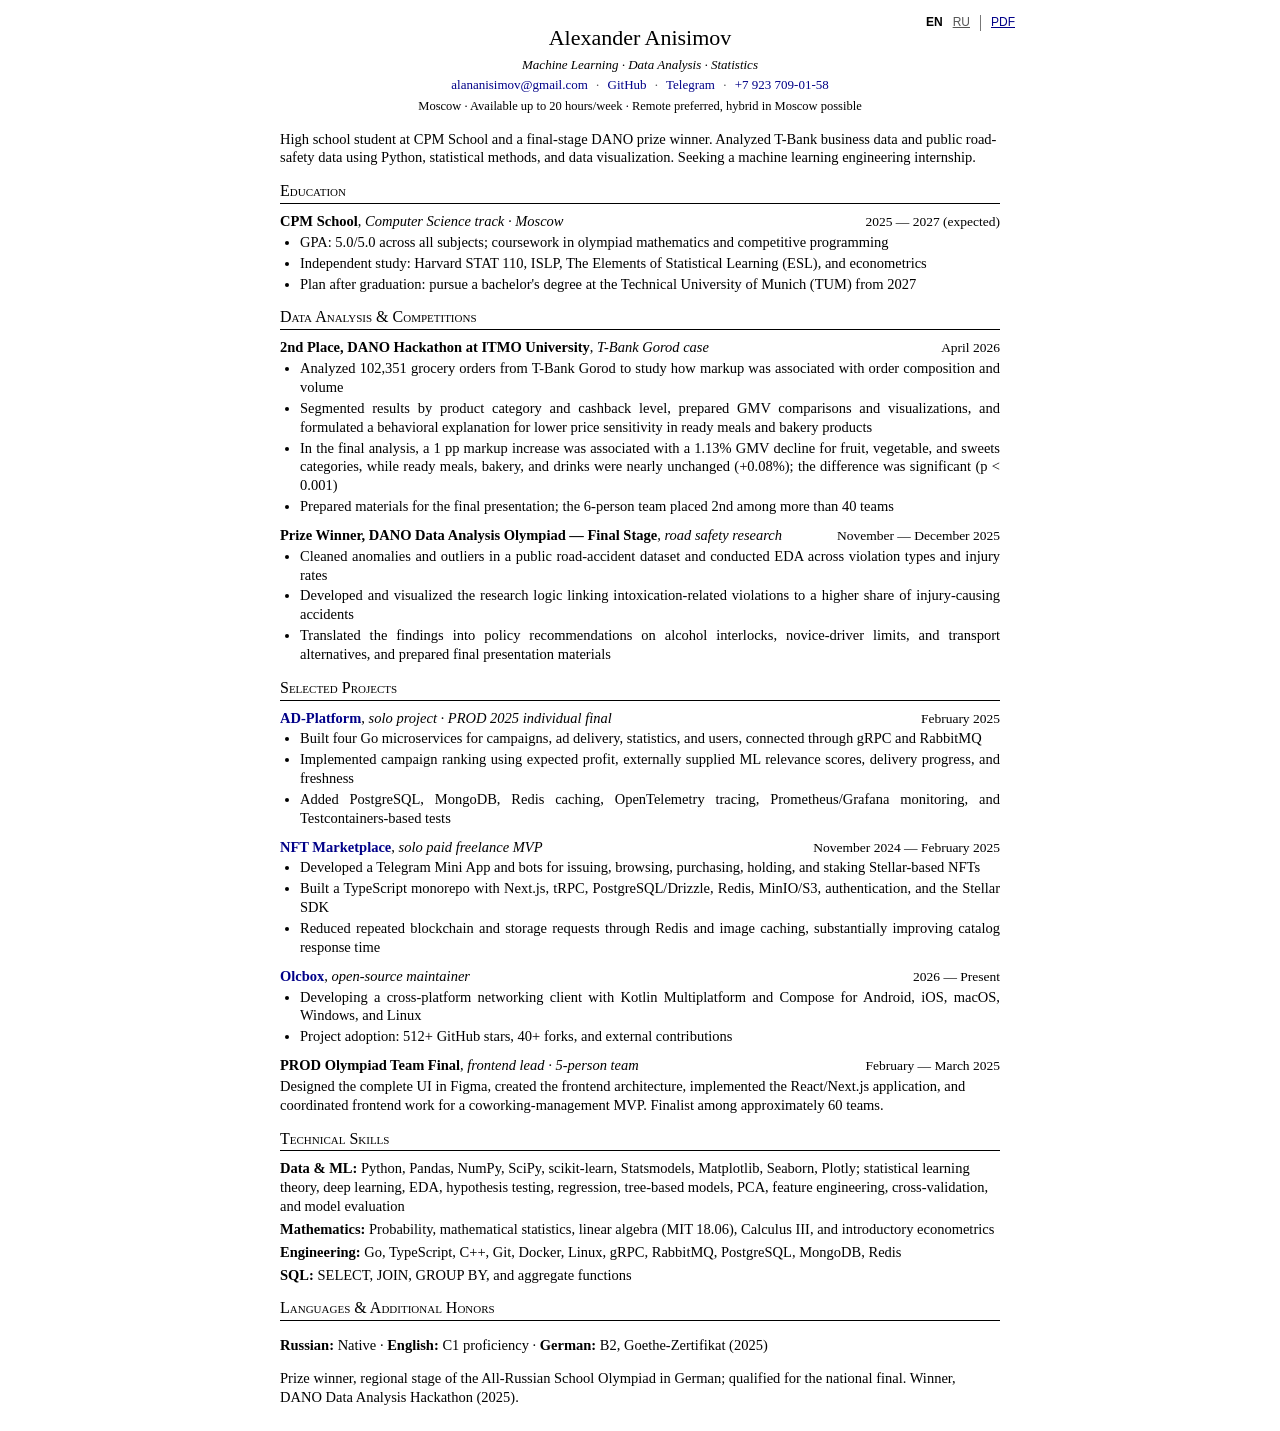
==== commit 2890a325: "refocus CV on machine learning" ====
--- a/index.html
+++ b/index.html
@@ -4,7 +4,7 @@
     <meta charset="UTF-8">
     <meta name="viewport" content="width=device-width, initial-scale=1.0">
     <title>Alexander Anisimov | CV</title>
-    <meta name="description" content="Alexander Anisimov — final-stage DANO prize winner seeking a data or product analytics internship. Experience with Python, statistics, and business data.">
+    <meta name="description" content="Alexander Anisimov — final-stage DANO prize winner seeking a machine learning engineering internship. Experience with Python, statistical learning, and business data.">
 
     <link rel="canonical" href="https://aanisimov.com/">
     <link rel="alternate" hreflang="en" href="https://aanisimov.com/">
@@ -21,7 +21,7 @@
 
     <header class="cv-header">
         <h1>Alexander Anisimov</h1>
-        <p class="headline">Data Analysis · Product Analytics · Statistics</p>
+        <p class="headline">Machine Learning · Data Analysis · Statistics</p>
         <div class="contact-info">
             <a href="mailto:alananisimov@gmail.com">alananisimov@gmail.com</a>
             <span class="separator" aria-hidden="true">·</span>
@@ -36,7 +36,7 @@
 
     <main>
         <section class="profile" aria-label="Profile">
-            <p>High school student at CPM School and a final-stage DANO prize winner. Analyzed T-Bank business data and public road-safety data using Python, statistical methods, and data visualization. Seeking a data or product analytics internship.</p>
+            <p>High school student at CPM School and a final-stage DANO prize winner. Analyzed T-Bank business data and public road-safety data using Python, statistical methods, and data visualization. Seeking a machine learning engineering internship.</p>
         </section>
 
         <section>
@@ -48,7 +48,8 @@
                 </div>
                 <ul>
                     <li>GPA: 5.0/5.0 across all subjects; coursework in olympiad mathematics and competitive programming</li>
-                    <li>Independent study: Harvard STAT 110 (Probability), ISLP (Statistical Learning with Python), and econometrics</li>
+                    <li>Independent study: Harvard STAT 110, ISLP, The Elements of Statistical Learning (ESL), and econometrics</li>
+                    <li>Plan after graduation: pursue a bachelor's degree at the Technical University of Munich (TUM) from 2027</li>
                 </ul>
             </article>
         </section>
@@ -117,7 +118,7 @@
                 </div>
                 <ul>
                     <li>Developing a cross-platform networking client with Kotlin Multiplatform and Compose for Android, iOS, macOS, Windows, and Linux</li>
-                    <li>Project adoption: 420+ GitHub stars, 40+ forks, and external contributions</li>
+                    <li>Project adoption: 512+ GitHub stars, 40+ forks, and external contributions</li>
                 </ul>
             </article>
 
@@ -133,8 +134,8 @@
         <section>
             <h2>Technical Skills</h2>
             <div class="skills-grid">
-                <p><strong>Data & ML:</strong> Python, Pandas, NumPy, SciPy, scikit-learn, Statsmodels, Matplotlib, Seaborn, Plotly; EDA, hypothesis testing, regression, tree-based models, PCA, feature engineering, cross-validation, and model evaluation</p>
-                <p><strong>Mathematics:</strong> Probability, mathematical statistics, linear algebra (MIT 18.06), Calculus II, and introductory econometrics</p>
+                <p><strong>Data & ML:</strong> Python, Pandas, NumPy, SciPy, scikit-learn, Statsmodels, Matplotlib, Seaborn, Plotly; statistical learning theory, deep learning, EDA, hypothesis testing, regression, tree-based models, PCA, feature engineering, cross-validation, and model evaluation</p>
+                <p><strong>Mathematics:</strong> Probability, mathematical statistics, linear algebra (MIT 18.06), Calculus III, and introductory econometrics</p>
                 <p><strong>Engineering:</strong> Go, TypeScript, C++, Git, Docker, Linux, gRPC, RabbitMQ, PostgreSQL, MongoDB, Redis</p>
                 <p><strong>SQL:</strong> SELECT, JOIN, GROUP BY, and aggregate functions</p>
             </div>
